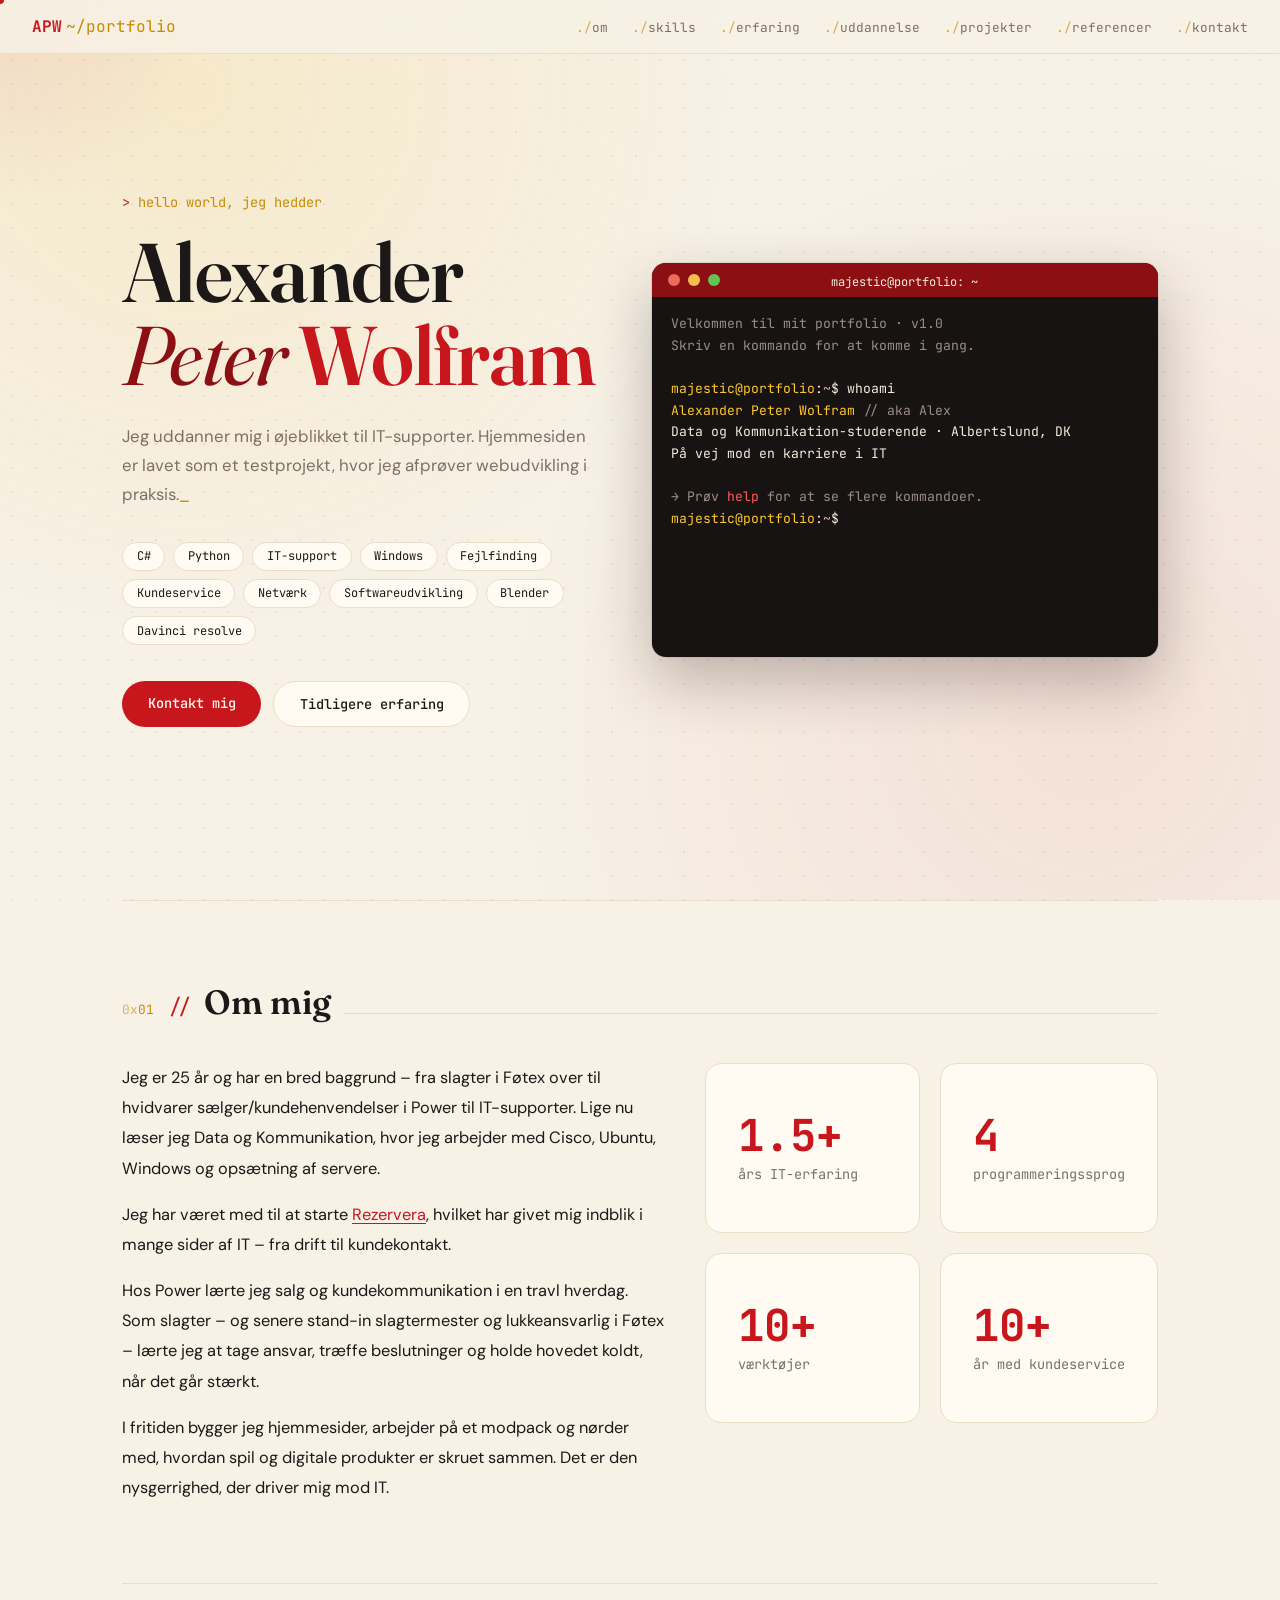
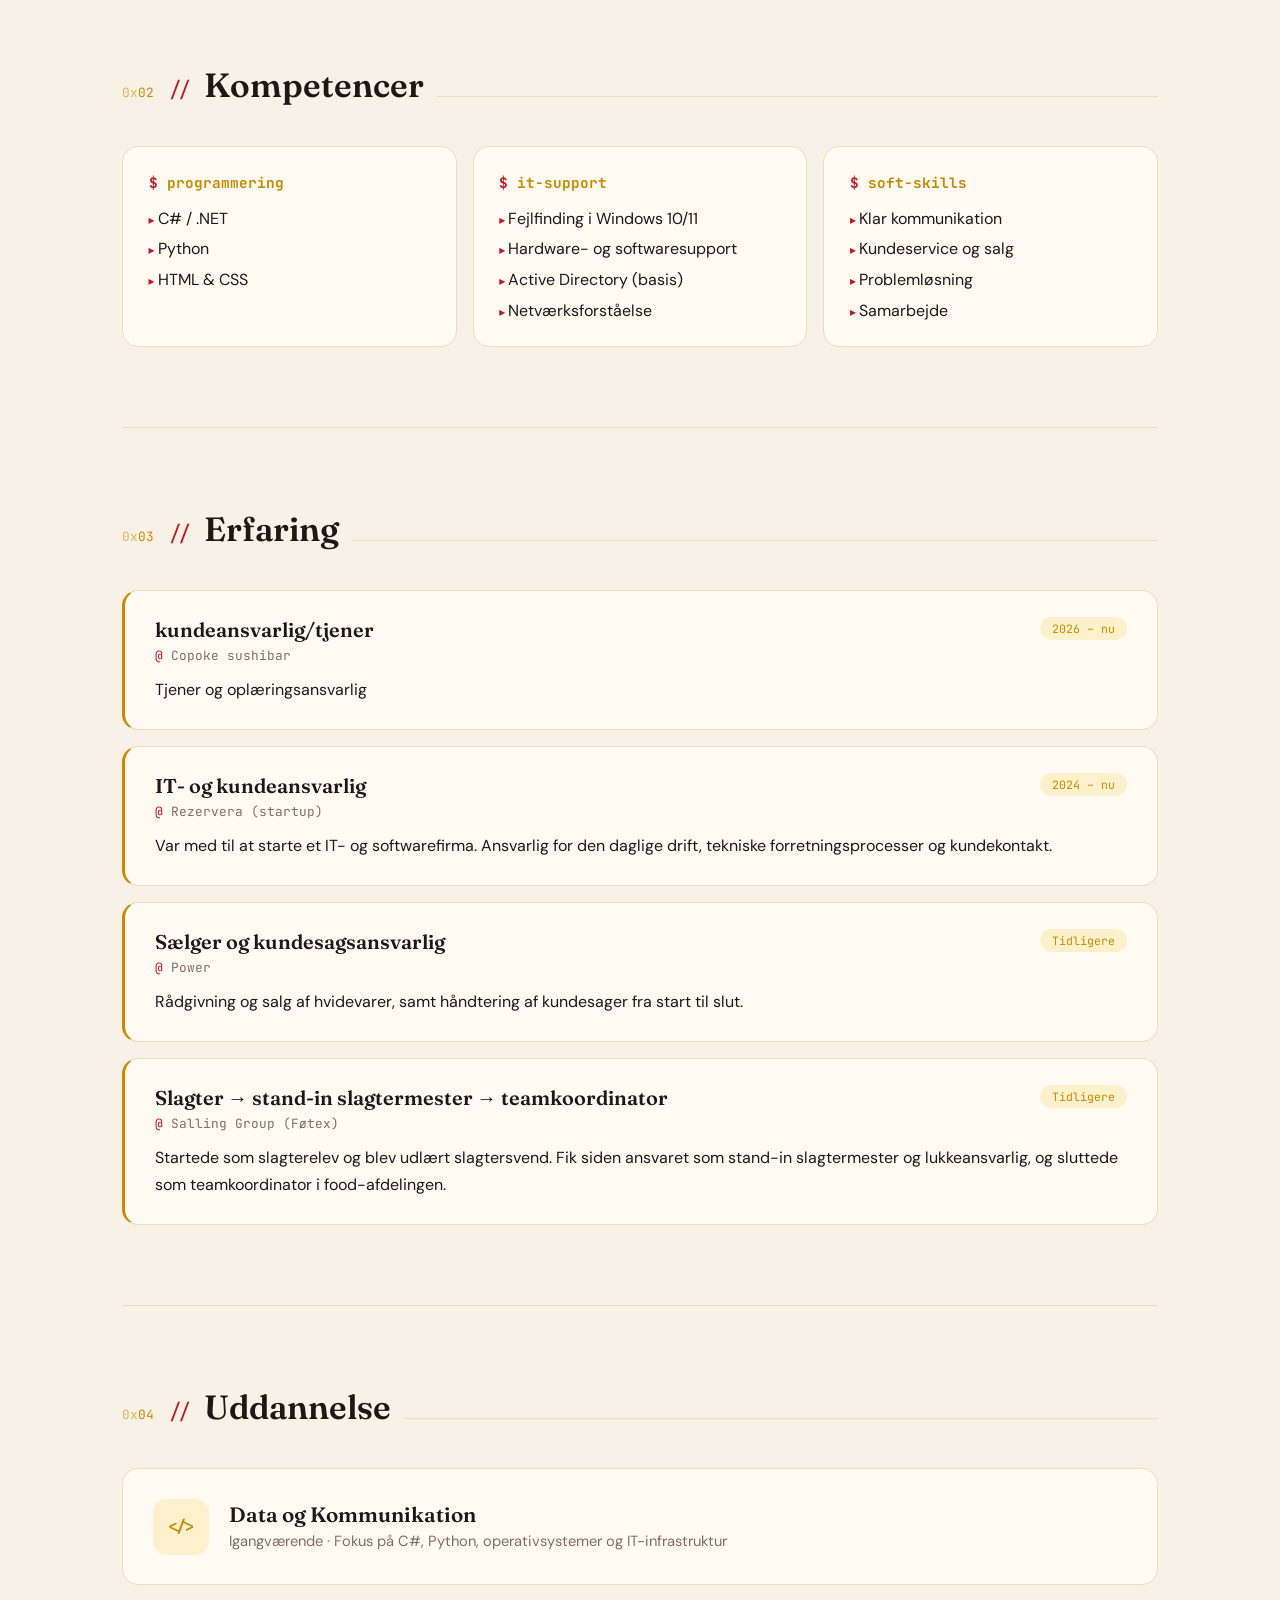
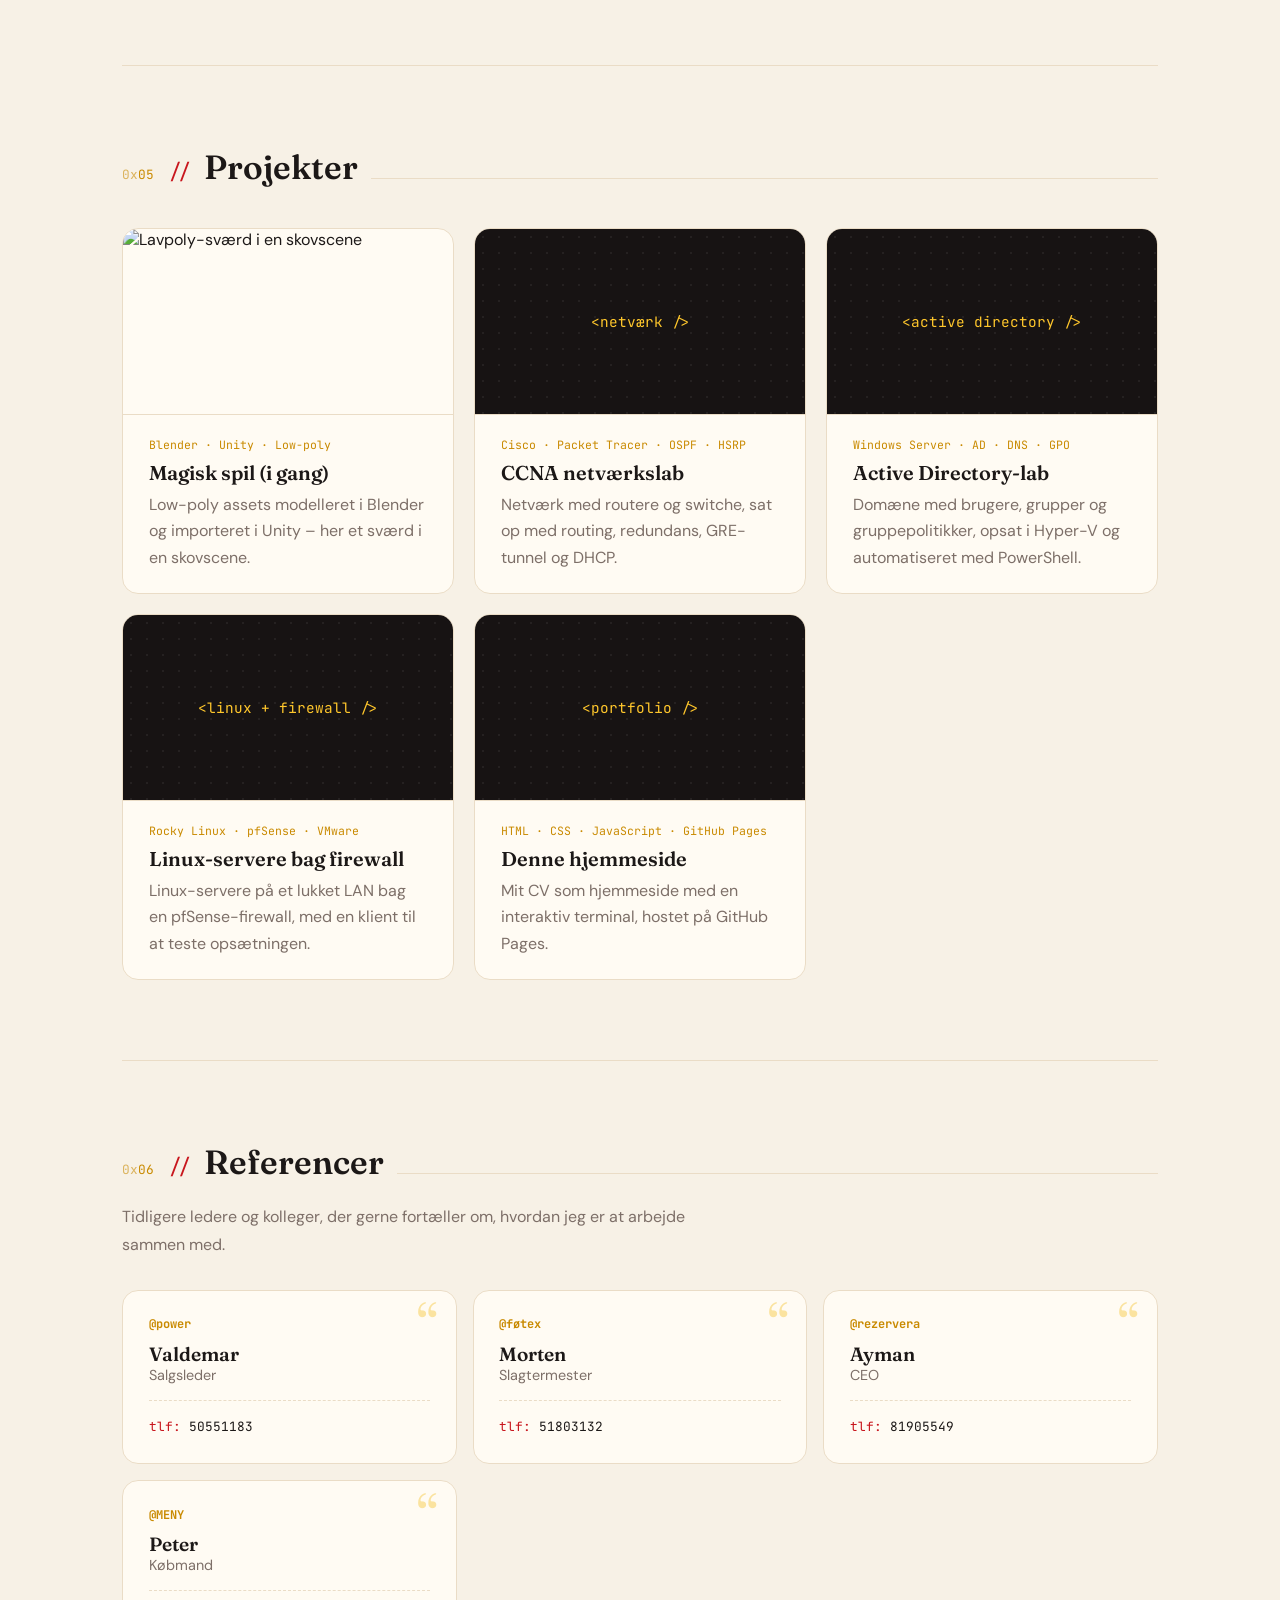
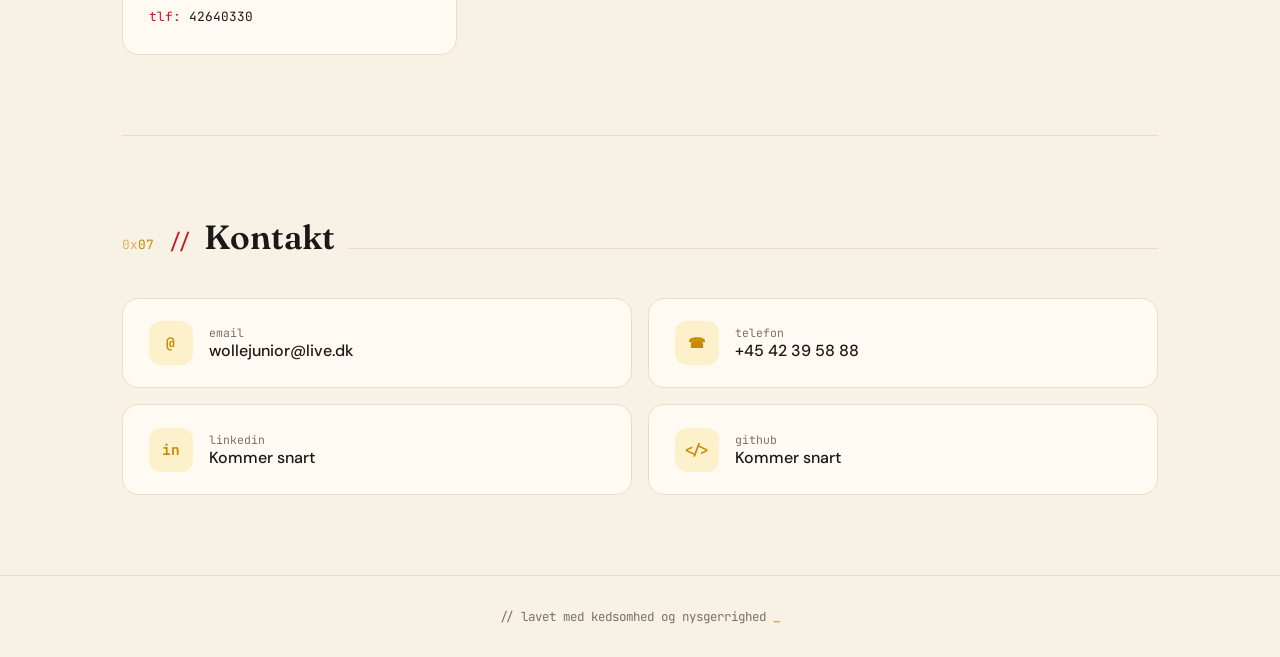
==== index.html @ 2e5055e1 "Update index.html" ====
<!DOCTYPE html>
<html lang="da">
<head>
  <meta charset="UTF-8" />
  <meta name="viewport" content="width=device-width, initial-scale=1.0"/>
  <title>Alexander Peter Wolfram — CV</title>
  <link href="https://fonts.googleapis.com/css2?family=Fraunces:ital,opsz,wght@0,9..144,400;0,9..144,600;0,9..144,700;1,9..144,400&family=DM+Sans:wght@400;500;600&family=JetBrains+Mono:wght@400;500;700&display=swap" rel="stylesheet"/>
  <link rel="stylesheet" href="style.css"/>
</head>
<body>

<div class="cursor-glow" id="glow"></div>
<div class="custom-cursor" id="cursor"></div>
<div class="cursor-ring" id="cursorRing"></div>

<nav>
  <div class="nav-logo">APW<span>~/portfolio</span></div>
  <ul class="nav-links">
    <li><a href="#om">om</a></li>
    <li><a href="#skills">skills</a></li>
    <li><a href="#erfaring">erfaring</a></li>
    <li><a href="#uddannelse">uddannelse</a></li>
    <li><a href="#projekter">projekter</a></li>
    <li><a href="#referencer">referencer</a></li>
    <li><a href="#kontakt">kontakt</a></li>
  </ul>
</nav>

<main>
  <div class="hero">
    <div>
      <p class="hero-pre">hello world, jeg hedder</p>
      <h1>Alexander<br><span class="line2">Peter</span> <span class="accent">Wolfram</span></h1>
      <p class="hero-desc">Jeg uddanner mig i øjeblikket til IT-supporter. Hjemmesiden er lavet som et testprojekt, hvor jeg afprøver webudvikling i praksis.<span class="blink">_</span></p>
      <div class="hero-tags">
        <span class="tag">C#</span> <span class="tag">Python</span> <span class="tag">IT-support</span> <span class="tag">Windows</span>
        <span class="tag">Fejlfinding</span> <span class="tag">Kundeservice</span> <span class="tag">Netværk</span>
        <span class="tag">Softwareudvikling</span> <span class="tag">Blender</span> <span class="tag">Davinci resolve</span>
      </div>
      <div class="hero-cta">
        <a href="#kontakt" class="btn btn-primary">Kontakt mig</a>
        <a href="#erfaring" class="btn btn-outline">Tidligere erfaring</a>
      </div>
    </div>

    <div class="terminal-wrap">
      <div class="terminal" id="terminal">
        <div class="term-bar">
          <span class="term-dot r"></span><span class="term-dot y"></span><span class="term-dot g"></span>
          <span class="term-title">majestic@portfolio: ~</span>
        </div>
        <div class="term-body" id="termBody">
          <div id="termOutput"></div>
          <div class="term-input-line" id="termInputLine" style="display:none">
            <span><span class="t-prompt">majestic@portfolio</span>:<span class="t-path">~</span>$</span>
            <input class="term-input" id="termInput" type="text" autocomplete="off" autocapitalize="off" spellcheck="false" aria-label="Terminal-kommando" />
          </div>
        </div>
      </div>
    </div>
  </div>

  <section id="om">
    <div class="section-header reveal"><span class="section-num">01</span><h2 class="section-title">Om mig</h2><div class="section-line"></div></div>
    <div class="about-grid">
      <div class="about-text reveal">
        <p>Jeg er 25 år og har en bred baggrund – fra slagter i Føtex over til hvidvarer sælger/kundehenvendelser i Power til IT-supporter. Lige nu læser jeg Data og Kommunikation, hvor jeg arbejder med Cisco, Ubuntu, Windows og opsætning af servere.</p>
        <p>Jeg har været med til at starte <a href="https://www.rezervera.com/" target="_blank">Rezervera</a>, hvilket har givet mig indblik i mange sider af IT – fra drift til kundekontakt.</p>
        <p>Hos Power lærte jeg salg og kundekommunikation i en travl hverdag. Som slagter – og senere stand-in slagtermester og lukkeansvarlig i Føtex – lærte jeg at tage ansvar, træffe beslutninger og holde hovedet koldt, når det går stærkt.</p>
        <p>I fritiden bygger jeg hjemmesider, arbejder på et modpack og nørder med, hvordan spil og digitale produkter er skruet sammen. Det er den nysgerrighed, der driver mig mod IT.</p>
      </div>
      <div class="about-stats reveal">
        <div class="stat-card"><div class="stat-num">1.5+</div><div class="stat-label">års IT-erfaring</div></div>
        <div class="stat-card"><div class="stat-num">4</div><div class="stat-label">programmeringssprog</div></div>
        <div class="stat-card"><div class="stat-num">10+</div><div class="stat-label">værktøjer</div></div>
        <div class="stat-card"><div class="stat-num">10+</div><div class="stat-label">år med kundeservice</div></div>
      </div>
    </div>
  </section>

  <section id="skills">
    <div class="section-header reveal"><span class="section-num">02</span><h2 class="section-title">Kompetencer</h2><div class="section-line"></div></div>
    <div class="skills-grid">
      <div class="skill-group reveal">
        <div class="skill-group-title">programmering</div>
        <ul class="skill-list"><li>C# / .NET</li><li>Python</li><li>HTML &amp; CSS</li></ul>
      </div>
      <div class="skill-group reveal">
        <div class="skill-group-title">it-support</div>
        <ul class="skill-list"><li>Fejlfinding i Windows 10/11</li><li>Hardware- og softwaresupport</li><li>Active Directory (basis)</li><li>Netværksforståelse</li></ul>
      </div>
      <div class="skill-group reveal">
        <div class="skill-group-title">soft-skills</div>
        <ul class="skill-list"><li>Klar kommunikation</li><li>Kundeservice og salg</li><li>Problemløsning</li><li>Samarbejde</li></ul>
      </div>
    </div>
  </section>

  <section id="erfaring">
    <div class="section-header reveal"><span class="section-num">03</span><h2 class="section-title">Erfaring</h2><div class="section-line"></div></div>
    <div class="exp-list">
        <div class="exp-card reveal">
        <div class="exp-top"><div class="exp-title">kundeansvarlig/tjener</div><div class="exp-date">2026 – nu</div></div>
        <div class="exp-company">Copoke sushibar</div>
        <div class="exp-desc">Tjener og oplæringsansvarlig</div>
      </div>
      <div class="exp-card reveal">
        <div class="exp-top"><div class="exp-title">IT- og kundeansvarlig</div><div class="exp-date">2024 – nu</div></div>
        <div class="exp-company">Rezervera (startup)</div>
        <div class="exp-desc">Var med til at starte et IT- og softwarefirma. Ansvarlig for den daglige drift, tekniske forretningsprocesser og kundekontakt.</div>
      </div>
      <div class="exp-card reveal">
        <div class="exp-top"><div class="exp-title">Sælger og kundesagsansvarlig</div><div class="exp-date">Tidligere</div></div>
        <div class="exp-company">Power</div>
        <div class="exp-desc">Rådgivning og salg af hvidevarer, samt håndtering af kundesager fra start til slut.</div>
      </div>
      <div class="exp-card reveal">
        <div class="exp-top"><div class="exp-title">Slagter → stand-in slagtermester → teamkoordinator</div><div class="exp-date">Tidligere</div></div>
        <div class="exp-company">Salling Group (Føtex)</div>
        <div class="exp-desc">Startede som slagterelev og blev udlært slagtersvend. Fik siden ansvaret som stand-in slagtermester og lukkeansvarlig, og sluttede som teamkoordinator i food-afdelingen.</div>
      </div>
    </div>
  </section>

  <section id="uddannelse">
    <div class="section-header reveal"><span class="section-num">04</span><h2 class="section-title">Uddannelse</h2><div class="section-line"></div></div>
    <div class="edu-card reveal">
      <div class="edu-icon">&lt;/&gt;</div>
      <div>
        <div class="edu-title">Data og Kommunikation</div>
        <div class="edu-sub">Igangværende · Fokus på C#, Python, operativsystemer og IT-infrastruktur</div>
      </div>
    </div>
  </section>

  <section id="projekter">
    <div class="section-header reveal"><span class="section-num">05</span><h2 class="section-title">Projekter</h2><div class="section-line"></div></div>
    <div class="proj-grid">
      <div class="proj-card reveal">
  <img src="images/svaerd.png" alt="Lavpoly-sværd i en skovscene" class="contain">
  <div class="proj-body">
    <div class="proj-tags">Blender · Unity · Low-poly</div>
    <div class="proj-title">Magisk spil (i gang)</div>
    <div class="proj-desc">Low-poly assets modelleret i Blender og importeret i Unity – her et sværd i en skovscene.</div>
  </div>
</div>
      <!-- Kopiér et proj-card for at tilføje flere projekter.
           Billede: erstat <div class="proj-thumb">...</div> med <img src="images/dit-billede.png" alt="Kort beskrivelse"> -->
      <div class="proj-card reveal">
        <div class="proj-thumb">&lt;netværk /&gt;</div>
        <div class="proj-body">
          <div class="proj-tags">Cisco · Packet Tracer · OSPF · HSRP</div>
          <div class="proj-title">CCNA netværkslab</div>
          <div class="proj-desc">Netværk med routere og switche, sat op med routing, redundans, GRE-tunnel og DHCP.</div>
        </div>
      </div>
      <div class="proj-card reveal">
        <div class="proj-thumb">&lt;active directory /&gt;</div>
        <div class="proj-body">
          <div class="proj-tags">Windows Server · AD · DNS · GPO</div>
          <div class="proj-title">Active Directory-lab</div>
          <div class="proj-desc">Domæne med brugere, grupper og gruppepolitikker, opsat i Hyper-V og automatiseret med PowerShell.</div>
        </div>
      </div>
      <div class="proj-card reveal">
        <div class="proj-thumb">&lt;linux + firewall /&gt;</div>
        <div class="proj-body">
          <div class="proj-tags">Rocky Linux · pfSense · VMware</div>
          <div class="proj-title">Linux-servere bag firewall</div>
          <div class="proj-desc">Linux-servere på et lukket LAN bag en pfSense-firewall, med en klient til at teste opsætningen.</div>
        </div>
      </div>
      <div class="proj-card reveal">
        <div class="proj-thumb">&lt;portfolio /&gt;</div>
        <div class="proj-body">
          <div class="proj-tags">HTML · CSS · JavaScript · GitHub Pages</div>
          <div class="proj-title">Denne hjemmeside</div>
          <div class="proj-desc">Mit CV som hjemmeside med en interaktiv terminal, hostet på GitHub Pages.</div>
        </div>
      </div>
    </div>
  </section>

  <section id="referencer">
    <div class="section-header reveal"><span class="section-num">06</span><h2 class="section-title">Referencer</h2><div class="section-line"></div></div>
    <p class="section-intro reveal">Tidligere ledere og kolleger, der gerne fortæller om, hvordan jeg er at arbejde sammen med.</p>
    <div class="ref-grid">
      <!-- Kopiér et ref-card for at tilføje flere referencer -->
      <div class="ref-card reveal">
        <div class="ref-company">@power</div>
        <div class="ref-name">Valdemar</div>
        <div class="ref-role">Salgsleder</div>
        <div class="ref-contact"><span class="k">tlf:</span> 50551183</div>
      </div>
      <div class="ref-card reveal">
        <div class="ref-company">@føtex</div>
        <div class="ref-name">Morten</div>
        <div class="ref-role">Slagtermester</div>
        <div class="ref-contact"><span class="k">tlf:</span> 51803132</div>
      </div>
      <div class="ref-card reveal">
        <div class="ref-company">@rezervera</div>
        <div class="ref-name">Ayman</div>
        <div class="ref-role">CEO</div>
        <div class="ref-contact"><span class="k">tlf:</span> 81905549</div>
      </div>
      <div class="ref-card reveal">
        <div class="ref-company">@MENY</div>
        <div class="ref-name">Peter</div>
        <div class="ref-role">Købmand</div>
        <div class="ref-contact"><span class="k">tlf:</span> 42640330</div>
      </div>
    </div>
  </section>

  <section id="kontakt">
    <div class="section-header reveal"><span class="section-num">07</span><h2 class="section-title">Kontakt</h2><div class="section-line"></div></div>
    <div class="contact-grid">
      <a href="mailto:wollejunior@live.dk" class="contact-card reveal">
        <div class="contact-icon">@</div>
        <div><div class="contact-label">email</div><div class="contact-value">wollejunior@live.dk</div></div>
      </a>
      <a href="tel:+4542395888" class="contact-card reveal">
        <div class="contact-icon">☎</div>
        <div><div class="contact-label">telefon</div><div class="contact-value">+45 42 39 58 88</div></div>
      </a>
      <a href="https://linkedin.com/in/dit-navn" target="_blank" class="contact-card reveal">
        <div class="contact-icon">in</div>
        <div><div class="contact-label">linkedin</div><div class="contact-value">Kommer snart</div></div>
      </a>
      <a href="https://github.com/dit-navn" target="_blank" class="contact-card reveal">
        <div class="contact-icon">&lt;/&gt;</div>
        <div><div class="contact-label">github</div><div class="contact-value">Kommer snart</div></div>
      </a>
    </div>
  </section>
</main>

<footer><p>// lavet med kedsomhed og nysgerrighed <span class="blink">_</span></p></footer>

<script src="script.js"></script>
</body>
</html>
---- style.css ----
/* ===== FARVER & FONTE ===== */
:root {
  --bg: #f7f1e6; --surface: #fffbf3; --border: #eadcc6;
  --accent: #c8161d; --accent-soft: rgba(200,22,29,0.08);
  --accent2: #8c0f14; --accent3: #f2b705;
  --it: #c98a00; --it-soft: rgba(242,183,5,0.16);
  --text: #1c1817; --muted: #7d6f68;

  --term-bg: #171313; --term-bar: #8c0f14; --term-text: #f5ecdd;
  --term-green: #ffc72c; --term-orange: #ff5b5b; --term-yellow: #ffe39a; --term-muted: #9b8d86;

  --serif: 'Fraunces', Georgia, serif;
  --sans: 'DM Sans', system-ui, sans-serif;
  --mono: 'JetBrains Mono', ui-monospace, monospace;
  --radius: 16px;
}

* { margin: 0; padding: 0; box-sizing: border-box; }
html { scroll-behavior: smooth; }
body { background: var(--bg); color: var(--text); font-family: var(--sans); min-height: 100vh; overflow-x: hidden; }

/* Prikmønster + bløde pletter i baggrunden */
body::before {
  content: ''; position: fixed; inset: 0; pointer-events: none; z-index: 0;
  background:
    radial-gradient(circle at 15% 10%, rgba(242,183,5,0.12), transparent 40%),
    radial-gradient(circle at 85% 80%, rgba(200,22,29,0.07), transparent 45%),
    radial-gradient(rgba(42,26,25,0.08) 1px, transparent 1px);
  background-size: auto, auto, 24px 24px;
}

/* ===== MUS: prik + ring der glider efter ===== */
.cursor-glow {
  position: fixed; width: 420px; height: 420px; border-radius: 50%; pointer-events: none; z-index: 1;
  background: radial-gradient(circle, rgba(200,22,29,0.09) 0%, transparent 70%);
  transform: translate(-50%, -50%); transition: left 0.15s, top 0.15s;
}
.custom-cursor, .cursor-ring { position: fixed; top: 0; left: 0; border-radius: 50%; pointer-events: none; z-index: 9999; }
.custom-cursor { width: 8px; height: 8px; margin: -4px 0 0 -4px; background: var(--accent); }
.cursor-ring {
  width: 36px; height: 36px; margin: -18px 0 0 -18px; border: 1.5px solid var(--it);
  transition: width 0.25s, height 0.25s, margin 0.25s, background 0.25s, border-color 0.25s, opacity 0.25s;
}
.cursor-ring.hover { width: 60px; height: 60px; margin: -30px 0 0 -30px; background: var(--it-soft); border-color: var(--accent); }
.cursor-ring.down { width: 24px; height: 24px; margin: -12px 0 0 -12px; }
.cursor-hidden .custom-cursor, .cursor-hidden .cursor-ring { opacity: 0; }
@media (hover: hover) and (pointer: fine) { * { cursor: none; } input { cursor: text; } }
@media (hover: none) { .custom-cursor, .cursor-ring, .cursor-glow { display: none; } }

/* ===== NAV ===== */
nav {
  position: fixed; top: 0; left: 0; right: 0; z-index: 50; padding: 1rem 2rem;
  display: flex; justify-content: space-between; align-items: center;
  background: rgba(247,241,230,0.85); backdrop-filter: blur(12px); border-bottom: 1px solid var(--border);
}
.nav-logo { font-family: var(--mono); font-weight: 700; color: var(--accent); }
.nav-logo span { color: var(--it); font-weight: 400; margin-left: 4px; }
.nav-links { display: flex; gap: 1.5rem; list-style: none; }
.nav-links a { font-family: var(--mono); font-size: 0.8rem; color: var(--muted); text-decoration: none; transition: color 0.2s; }
.nav-links a::before { content: './'; color: var(--it); opacity: 0.7; }
.nav-links a:hover { color: var(--accent); }

main { position: relative; z-index: 2; max-width: 1100px; margin: 0 auto; padding: 0 2rem; }

/* ===== HERO ===== */
.hero {
  min-height: 100vh; display: grid; grid-template-columns: 1fr 1.05fr; gap: 3rem;
  align-items: center; padding: 100px 0 5rem;
}
.hero-pre { font-family: var(--mono); font-size: 0.85rem; color: var(--it); margin-bottom: 1.25rem; }
.hero-pre::before { content: '> '; color: var(--accent); }
.hero h1 { font-family: var(--serif); font-size: clamp(3rem, 6.5vw, 5.5rem); font-weight: 600; line-height: 1; letter-spacing: -0.02em; margin-bottom: 1.5rem; }
.hero h1 .line2 { font-style: italic; font-weight: 400; color: var(--accent2); }
.hero h1 .accent { color: var(--accent); }
.hero-desc { max-width: 480px; font-size: 1.05rem; line-height: 1.75; color: var(--muted); margin-bottom: 2rem; }
.hero-tags { display: flex; flex-wrap: wrap; gap: 0.5rem; margin-bottom: 2.25rem; }
.hero-cta { display: flex; flex-wrap: wrap; gap: 0.75rem; }

/* Fade-in på hero-elementerne, én efter én */
.hero-pre, .hero h1, .hero-desc, .hero-tags, .hero-cta, .terminal-wrap { opacity: 0; animation: fadeUp 0.7s ease forwards; }
.hero h1 { animation-delay: 0.15s; } .hero-desc { animation-delay: 0.3s; }
.hero-tags { animation-delay: 0.45s; } .hero-cta { animation-delay: 0.6s; } .terminal-wrap { animation-delay: 0.4s; }

.tag {
  font-family: var(--mono); font-size: 0.75rem; padding: 0.35rem 0.85rem; border-radius: 999px;
  border: 1px solid var(--border); background: var(--surface); transition: all 0.2s;
}
.tag:hover { border-color: var(--it); color: var(--it); background: var(--it-soft); }

.btn { padding: 0.8rem 1.6rem; font-family: var(--mono); font-size: 0.85rem; font-weight: 500; text-decoration: none; border-radius: 999px; transition: all 0.2s; }
.btn-primary { background: var(--accent); color: #fffbf3; }
.btn-primary:hover { background: #a00f15; transform: translateY(-2px); box-shadow: 0 8px 20px rgba(200,22,29,0.3); }
.btn-outline { border: 1px solid var(--border); color: var(--text); background: var(--surface); }
.btn-outline:hover { border-color: var(--it); color: var(--it); }

/* ===== TERMINAL ===== */
.terminal {
  background: var(--term-bg); border-radius: 14px; overflow: hidden; font-family: var(--mono); font-size: 0.82rem;
  box-shadow: 0 24px 60px rgba(42,26,25,0.28), 0 0 0 1px rgba(42,26,25,0.08);
}
.term-bar { background: var(--term-bar); padding: 0.7rem 1rem; display: flex; gap: 0.5rem; position: relative; }
.term-dot { width: 12px; height: 12px; border-radius: 50%; }
.term-dot.r { background: #ec6a5e; } .term-dot.y { background: #f4bf4f; } .term-dot.g { background: #61c554; }
.term-title { position: absolute; left: 50%; transform: translateX(-50%); color: #f5ecdd; font-size: 0.75rem; }
.term-body {
  height: 360px; overflow-y: auto; padding: 1rem 1.2rem 1.2rem; color: var(--term-text); line-height: 1.65;
  scrollbar-width: thin; scrollbar-color: #3d2828 transparent;
}
.term-line { white-space: pre-wrap; word-break: break-word; }
.t-prompt, .t-green { color: var(--term-green); }
.t-path { color: #ff9d9d; }
.t-key { color: var(--term-orange); }
.t-val, .term-body a { color: var(--term-yellow); }
.t-muted { color: var(--term-muted); }
.t-err { color: #ff7b72; }
.term-input-line { display: flex; align-items: center; gap: 0.5ch; }
.term-input {
  flex: 1; min-width: 0; background: transparent; border: none; outline: none;
  color: var(--term-text); font: inherit; caret-color: var(--term-green);
}

/* ===== SEKTIONER ===== */
section { padding: 5rem 0; border-top: 1px solid var(--border); }
.section-header { display: flex; align-items: baseline; gap: 0.85rem; margin-bottom: 2.5rem; }
.section-num { font-family: var(--mono); font-size: 0.8rem; color: var(--it); }
.section-num::before { content: '0x'; opacity: 0.6; }
.section-title { font-family: var(--serif); font-size: 2.1rem; font-weight: 600; }
.section-title::before { content: '// '; font-family: var(--mono); font-size: 1.3rem; font-weight: 400; color: var(--accent); }
.section-line { flex: 1; height: 1px; background: var(--border); }
.section-intro { color: var(--muted); line-height: 1.7; max-width: 600px; margin: -1.25rem 0 2rem; }

/* Fælles stil for alle kort */
.stat-card, .skill-group, .exp-card, .edu-card, .ref-card, .contact-card, .proj-card {
  background: var(--surface); border: 1px solid var(--border); border-radius: var(--radius); transition: all 0.2s;
}
.stat-card:hover, .skill-group:hover, .ref-card:hover { transform: translateY(-3px); }

.about-grid { display: grid; grid-template-columns: 1.2fr 1fr; gap: 2.5rem; }
.about-text { font-size: 1.02rem; line-height: 1.85; }
.about-text p + p { margin-top: 1rem; }
.about-text a { color: var(--accent); text-underline-offset: 3px; }
.about-stats { display: grid; grid-template-columns: 1fr 1fr; gap: 1.25rem; align-content: start; }
.stat-card { padding: 2.5rem 2rem; min-height: 170px; display: flex; flex-direction: column; justify-content: center; }
.stat-card:hover { border-color: var(--it); }
.stat-num { font-family: var(--mono); font-size: 2.75rem; font-weight: 700; color: var(--accent); line-height: 1; margin-bottom: 0.5rem; }
.stat-label { font-family: var(--mono); font-size: 0.85rem; color: var(--muted); }

.skills-grid { display: grid; grid-template-columns: repeat(3, 1fr); gap: 1rem; }
.skill-group { padding: 1.6rem; }
.skill-group:hover { border-color: var(--it); box-shadow: 0 10px 28px rgba(242,183,5,0.18); }
.skill-group-title { font-family: var(--mono); font-size: 0.9rem; font-weight: 700; color: var(--it); margin-bottom: 1rem; }
.skill-group-title::before { content: '$ '; color: var(--accent); }
.skill-list { list-style: none; display: flex; flex-direction: column; gap: 0.6rem; }
.skill-list li::before { content: '▸ '; color: var(--accent); font-size: 0.75rem; }

.exp-list { display: flex; flex-direction: column; gap: 1rem; }
.exp-card { border-left: 3px solid var(--it); padding: 1.6rem 1.85rem; }
.exp-card:hover { border-color: var(--accent); transform: translateX(4px); }
.exp-top { display: flex; justify-content: space-between; align-items: flex-start; gap: 1rem; margin-bottom: 0.35rem; }
.exp-title { font-family: var(--serif); font-size: 1.25rem; font-weight: 600; }
.exp-date { font-family: var(--mono); font-size: 0.72rem; color: var(--it); background: var(--it-soft); padding: 0.25rem 0.75rem; border-radius: 999px; white-space: nowrap; }
.exp-company { font-family: var(--mono); font-size: 0.8rem; color: var(--muted); margin-bottom: 0.75rem; }
.exp-company::before { content: '@ '; color: var(--accent); }
.exp-desc { line-height: 1.7; }

.edu-card { padding: 1.85rem; display: flex; gap: 1.25rem; align-items: center; }
.edu-card:hover, .ref-card:hover { border-color: var(--accent3); }
.edu-icon, .contact-icon {
  font-family: var(--mono); font-weight: 700; color: var(--it); background: var(--it-soft);
  display: grid; place-items: center; flex-shrink: 0; width: 56px; height: 56px; border-radius: 14px;
}
.edu-title { font-family: var(--serif); font-size: 1.3rem; font-weight: 600; margin-bottom: 0.25rem; }
.edu-sub { font-size: 0.92rem; color: var(--muted); }

.ref-grid { display: grid; grid-template-columns: repeat(auto-fit, minmax(260px, 1fr)); gap: 1rem; }
.ref-card { padding: 1.6rem; position: relative; }
.ref-card::before {
  content: '“'; position: absolute; top: 0.4rem; right: 1.1rem; line-height: 1;
  font-family: var(--serif); font-size: 3.5rem; color: var(--accent3); opacity: 0.35;
}
.ref-company { font-family: var(--mono); font-size: 0.75rem; font-weight: 700; color: var(--it); margin-bottom: 0.6rem; }
.ref-name { font-family: var(--serif); font-size: 1.2rem; font-weight: 600; }
.ref-role { font-size: 0.9rem; color: var(--muted); margin-bottom: 1rem; }
.ref-contact { font-family: var(--mono); font-size: 0.8rem; line-height: 1.8; border-top: 1px dashed var(--border); padding-top: 0.85rem; }
.ref-contact .k { color: var(--accent); }
.ref-note { margin-top: 1.25rem; font-size: 0.9rem; color: var(--muted); font-style: italic; }

.contact-grid { display: grid; grid-template-columns: 1fr 1fr; gap: 1rem; }
.contact-card { padding: 1.4rem 1.6rem; display: flex; align-items: center; gap: 1rem; text-decoration: none; color: var(--text); }
.contact-card:hover { border-color: var(--it); transform: translateY(-2px); }
.contact-icon { width: 44px; height: 44px; border-radius: 12px; font-size: 0.9rem; }
.contact-label { font-family: var(--mono); font-size: 0.72rem; color: var(--muted); }
.contact-value { font-weight: 500; }

footer { position: relative; z-index: 2; border-top: 1px solid var(--border); padding: 2rem; text-align: center; font-family: var(--mono); font-size: 0.78rem; color: var(--muted); }

/* ===== PROJEKTER ===== */
.proj-grid { display: grid; grid-template-columns: repeat(auto-fit, minmax(280px, 1fr)); gap: 1.25rem; }
.proj-card { overflow: hidden; }
.proj-card:hover { border-color: var(--accent); transform: translateY(-4px); box-shadow: 0 14px 32px rgba(200,22,29,0.12); }
/* Billede eller pladsholder: samme størrelse uanset format */
.proj-card img, .proj-thumb { width: 100%; aspect-ratio: 16 / 9; object-fit: cover; display: block; border-bottom: 1px solid var(--border); }
.proj-thumb {
  display: grid; place-items: center; font-family: var(--mono); font-size: 0.9rem; color: var(--term-green);
  background: var(--term-bg) radial-gradient(rgba(255,255,255,0.06) 1px, transparent 1px) 0 0 / 16px 16px;
}
.proj-body { padding: 1.4rem 1.6rem; }
.proj-tags { font-family: var(--mono); font-size: 0.72rem; color: var(--it); margin-bottom: 0.5rem; }
.proj-title { font-family: var(--serif); font-size: 1.25rem; font-weight: 600; margin-bottom: 0.4rem; }
.proj-desc { color: var(--muted); line-height: 1.65; }

/* ===== ANIMATIONER ===== */
.blink { color: var(--it); animation: blink 1.2s step-end infinite; }
@keyframes blink { 50% { opacity: 0; } }
@keyframes fadeUp { from { opacity: 0; transform: translateY(20px); } to { opacity: 1; transform: none; } }
.reveal { opacity: 0; transform: translateY(24px); transition: opacity 0.7s ease, transform 0.7s ease; }
.reveal.visible { opacity: 1; transform: none; }

/* ===== MOBIL ===== */
@media (max-width: 900px) { .hero { grid-template-columns: 1fr; gap: 2.5rem; } }
@media (max-width: 768px) {
  main { padding: 0 1rem; } nav { padding: 1rem; } .nav-links { display: none; }
  .about-grid, .skills-grid, .contact-grid { grid-template-columns: 1fr; }
  .hero h1 { font-size: clamp(2.5rem, 12vw, 4rem); }
  .term-body { height: 300px; }
  .exp-top { flex-direction: column; gap: 0.5rem; }
}
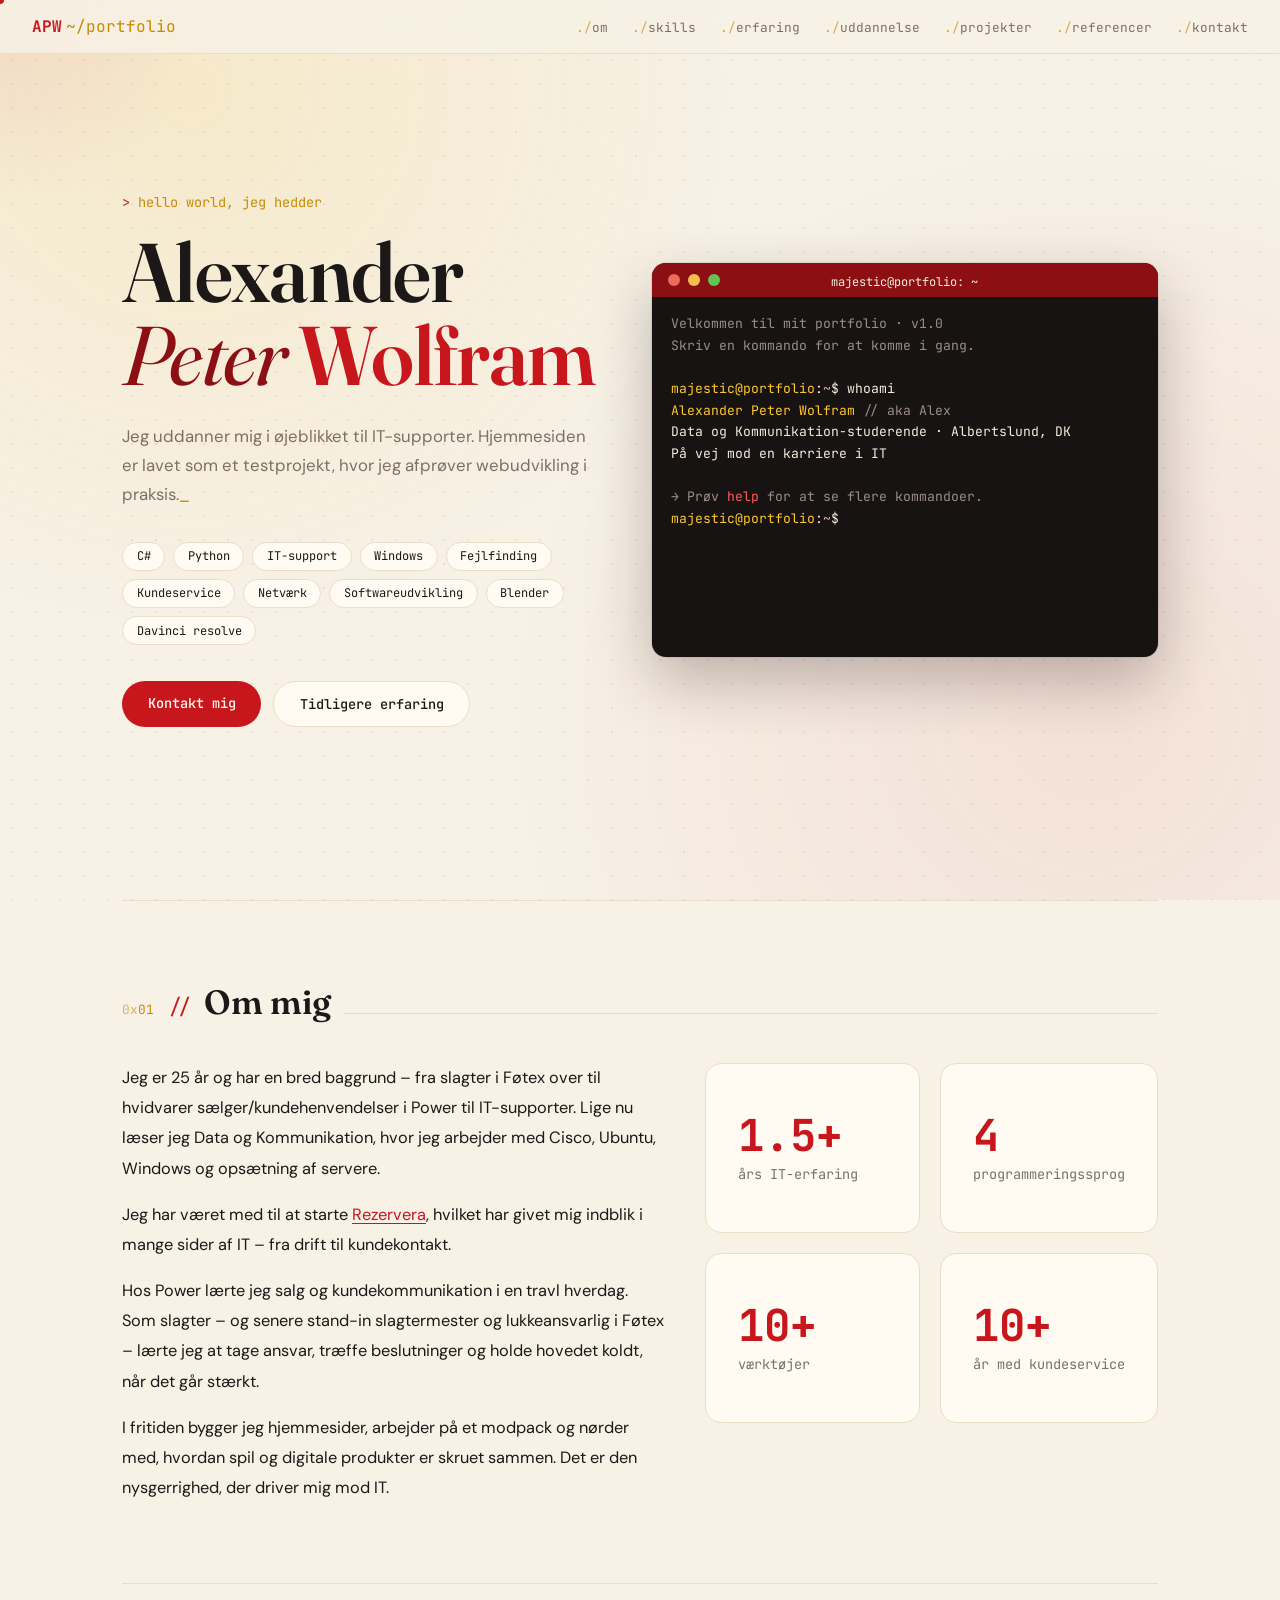
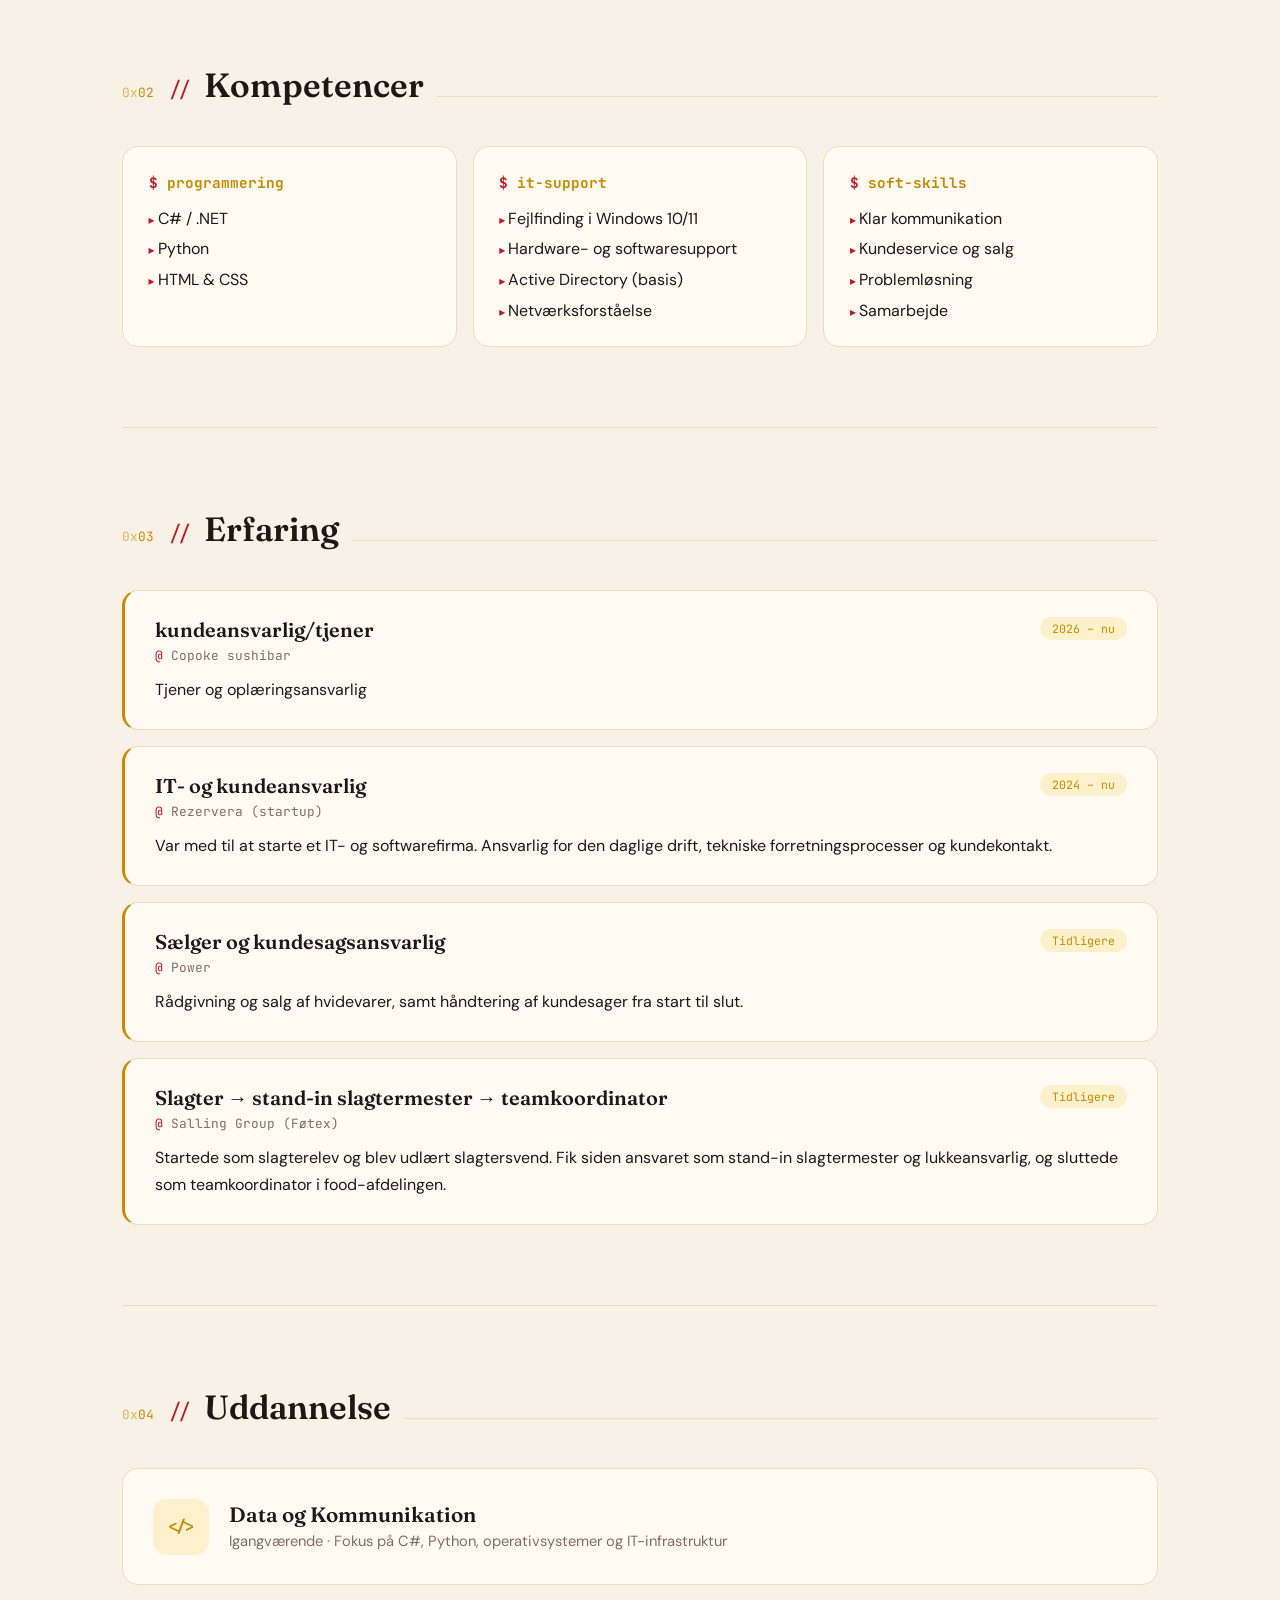
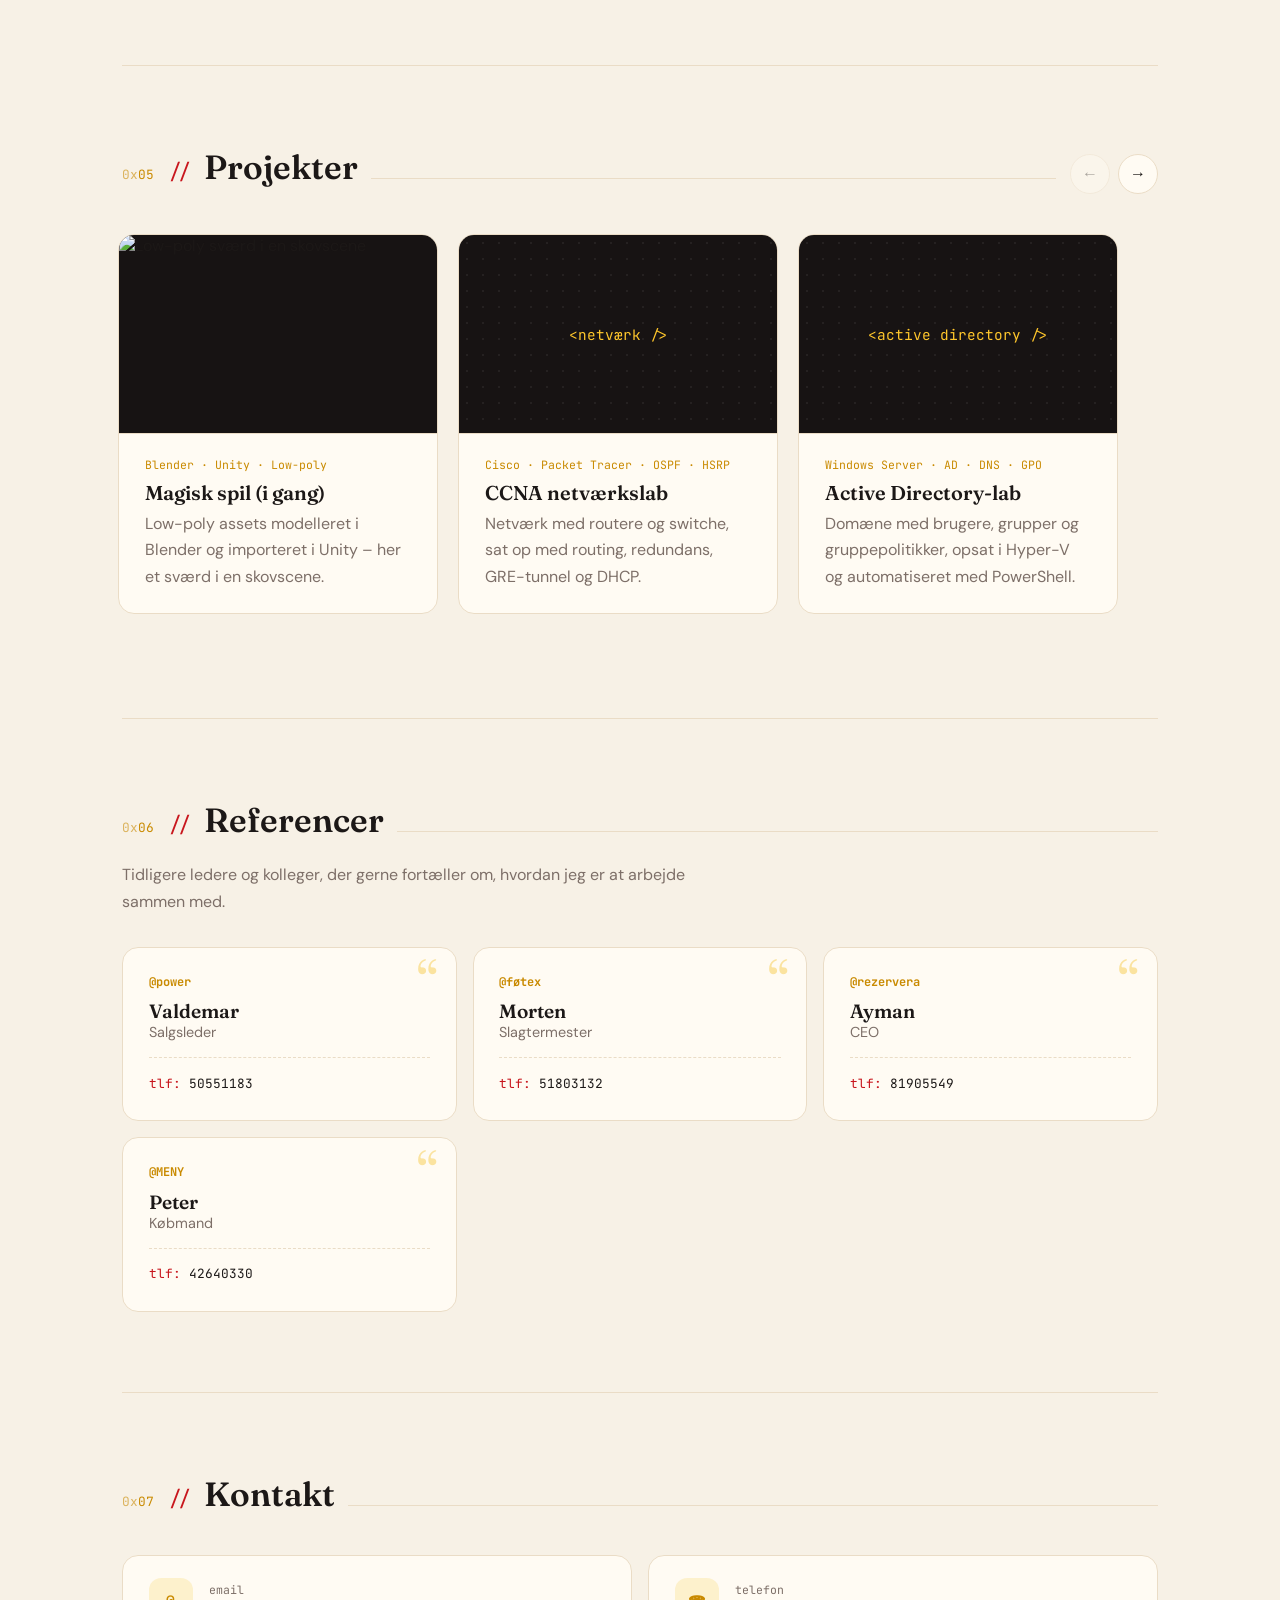
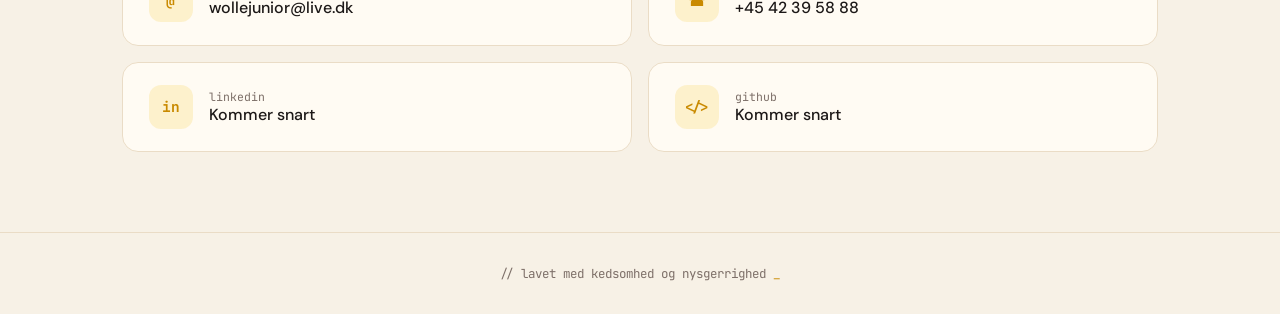
==== commit dd8c523e: "Add files via upload" ====
--- a/index.html
+++ b/index.html
@@ -134,18 +134,23 @@
   </section>
 
   <section id="projekter">
-    <div class="section-header reveal"><span class="section-num">05</span><h2 class="section-title">Projekter</h2><div class="section-line"></div></div>
-    <div class="proj-grid">
-      <div class="proj-card reveal">
-  <img src="images/svaerd.png" alt="Lavpoly-sværd i en skovscene" class="contain">
-  <div class="proj-body">
-    <div class="proj-tags">Blender · Unity · Low-poly</div>
-    <div class="proj-title">Magisk spil (i gang)</div>
-    <div class="proj-desc">Low-poly assets modelleret i Blender og importeret i Unity – her et sværd i en skovscene.</div>
-  </div>
-</div>
-      <!-- Kopiér et proj-card for at tilføje flere projekter.
+    <div class="section-header reveal"><span class="section-num">05</span><h2 class="section-title">Projekter</h2><div class="section-line"></div>
+      <div class="proj-controls">
+        <button class="proj-btn" id="projPrev" aria-label="Forrige projekt">←</button>
+        <button class="proj-btn" id="projNext" aria-label="Næste projekt">→</button>
+      </div>
+    </div>
+    <div class="proj-track" id="projTrack">
+      <!-- Kopiér et proj-card for at tilføje flere projekter. Rækkefølgen her = rækkefølgen i galleriet.
            Billede: erstat <div class="proj-thumb">...</div> med <img src="images/dit-billede.png" alt="Kort beskrivelse"> -->
+      <div class="proj-card reveal">
+        <img src="images/svaerd.png" alt="Low-poly sværd i en skovscene" class="contain">
+        <div class="proj-body">
+          <div class="proj-tags">Blender · Unity · Low-poly</div>
+          <div class="proj-title">Magisk spil (i gang)</div>
+          <div class="proj-desc">Low-poly assets modelleret i Blender og importeret i Unity – her et sværd i en skovscene.</div>
+        </div>
+      </div>
       <div class="proj-card reveal">
         <div class="proj-thumb">&lt;netværk /&gt;</div>
         <div class="proj-body">
--- a/style.css
+++ b/style.css
@@ -194,12 +194,28 @@
 
 footer { position: relative; z-index: 2; border-top: 1px solid var(--border); padding: 2rem; text-align: center; font-family: var(--mono); font-size: 0.78rem; color: var(--muted); }
 
-/* ===== PROJEKTER ===== */
-.proj-grid { display: grid; grid-template-columns: repeat(auto-fit, minmax(280px, 1fr)); gap: 1.25rem; }
-.proj-card { overflow: hidden; }
+/* ===== PROJEKTER (galleri man bladrer i) ===== */
+.proj-controls { display: flex; gap: 0.5rem; }
+.proj-btn {
+  width: 40px; height: 40px; border-radius: 50%; border: 1px solid var(--border); background: var(--surface);
+  font-size: 1rem; color: var(--text); transition: all 0.2s;
+}
+.proj-btn:hover:not(:disabled) { border-color: var(--accent); color: #fffbf3; background: var(--accent); }
+.proj-btn:disabled { opacity: 0.35; }
+
+.proj-track {
+  display: flex; gap: 1.25rem; overflow-x: auto; scroll-snap-type: x mandatory; scroll-behavior: smooth;
+  padding: 0.5rem 0.25rem 1.5rem; margin: -0.5rem -0.25rem 0; /* plads til hover-løft og skygge */
+  scrollbar-width: thin; scrollbar-color: var(--border) transparent;
+}
+.proj-track.dragging { scroll-snap-type: none; scroll-behavior: auto; user-select: none; }
+.proj-track.dragging img { pointer-events: none; }
+
+.proj-card { flex: 0 0 320px; scroll-snap-align: start; overflow: hidden; }
 .proj-card:hover { border-color: var(--accent); transform: translateY(-4px); box-shadow: 0 14px 32px rgba(200,22,29,0.12); }
 /* Billede eller pladsholder: samme størrelse uanset format */
-.proj-card img, .proj-thumb { width: 100%; aspect-ratio: 16 / 9; object-fit: cover; display: block; border-bottom: 1px solid var(--border); }
+.proj-card img, .proj-thumb { width: 100%; aspect-ratio: 16 / 10; object-fit: cover; display: block; border-bottom: 1px solid var(--border); }
+.proj-card img.contain { object-fit: contain; background: var(--term-bg); } /* til høje billeder */
 .proj-thumb {
   display: grid; place-items: center; font-family: var(--mono); font-size: 0.9rem; color: var(--term-green);
   background: var(--term-bg) radial-gradient(rgba(255,255,255,0.06) 1px, transparent 1px) 0 0 / 16px 16px;
@@ -208,6 +224,7 @@
 .proj-tags { font-family: var(--mono); font-size: 0.72rem; color: var(--it); margin-bottom: 0.5rem; }
 .proj-title { font-family: var(--serif); font-size: 1.25rem; font-weight: 600; margin-bottom: 0.4rem; }
 .proj-desc { color: var(--muted); line-height: 1.65; }
+@media (max-width: 768px) { .proj-card { flex-basis: 85%; } }
 
 /* ===== ANIMATIONER ===== */
 .blink { color: var(--it); animation: blink 1.2s step-end infinite; }
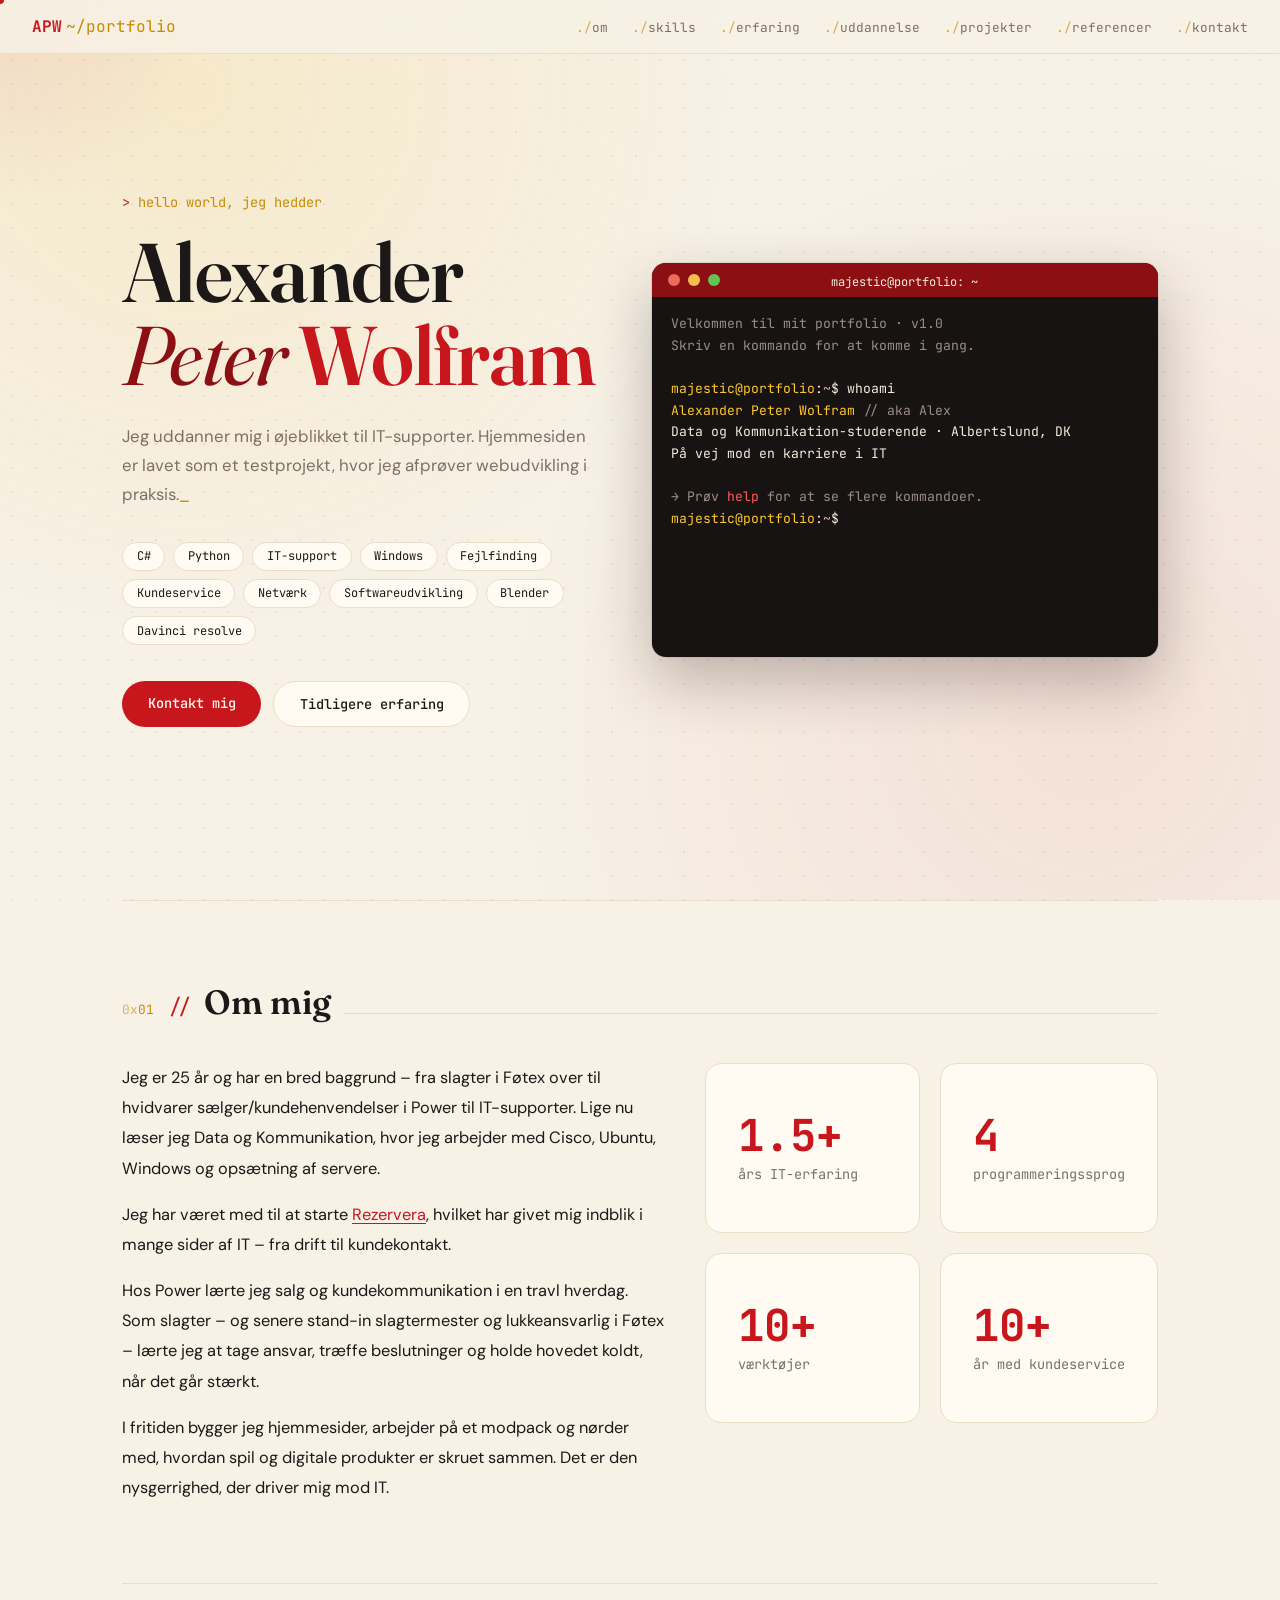
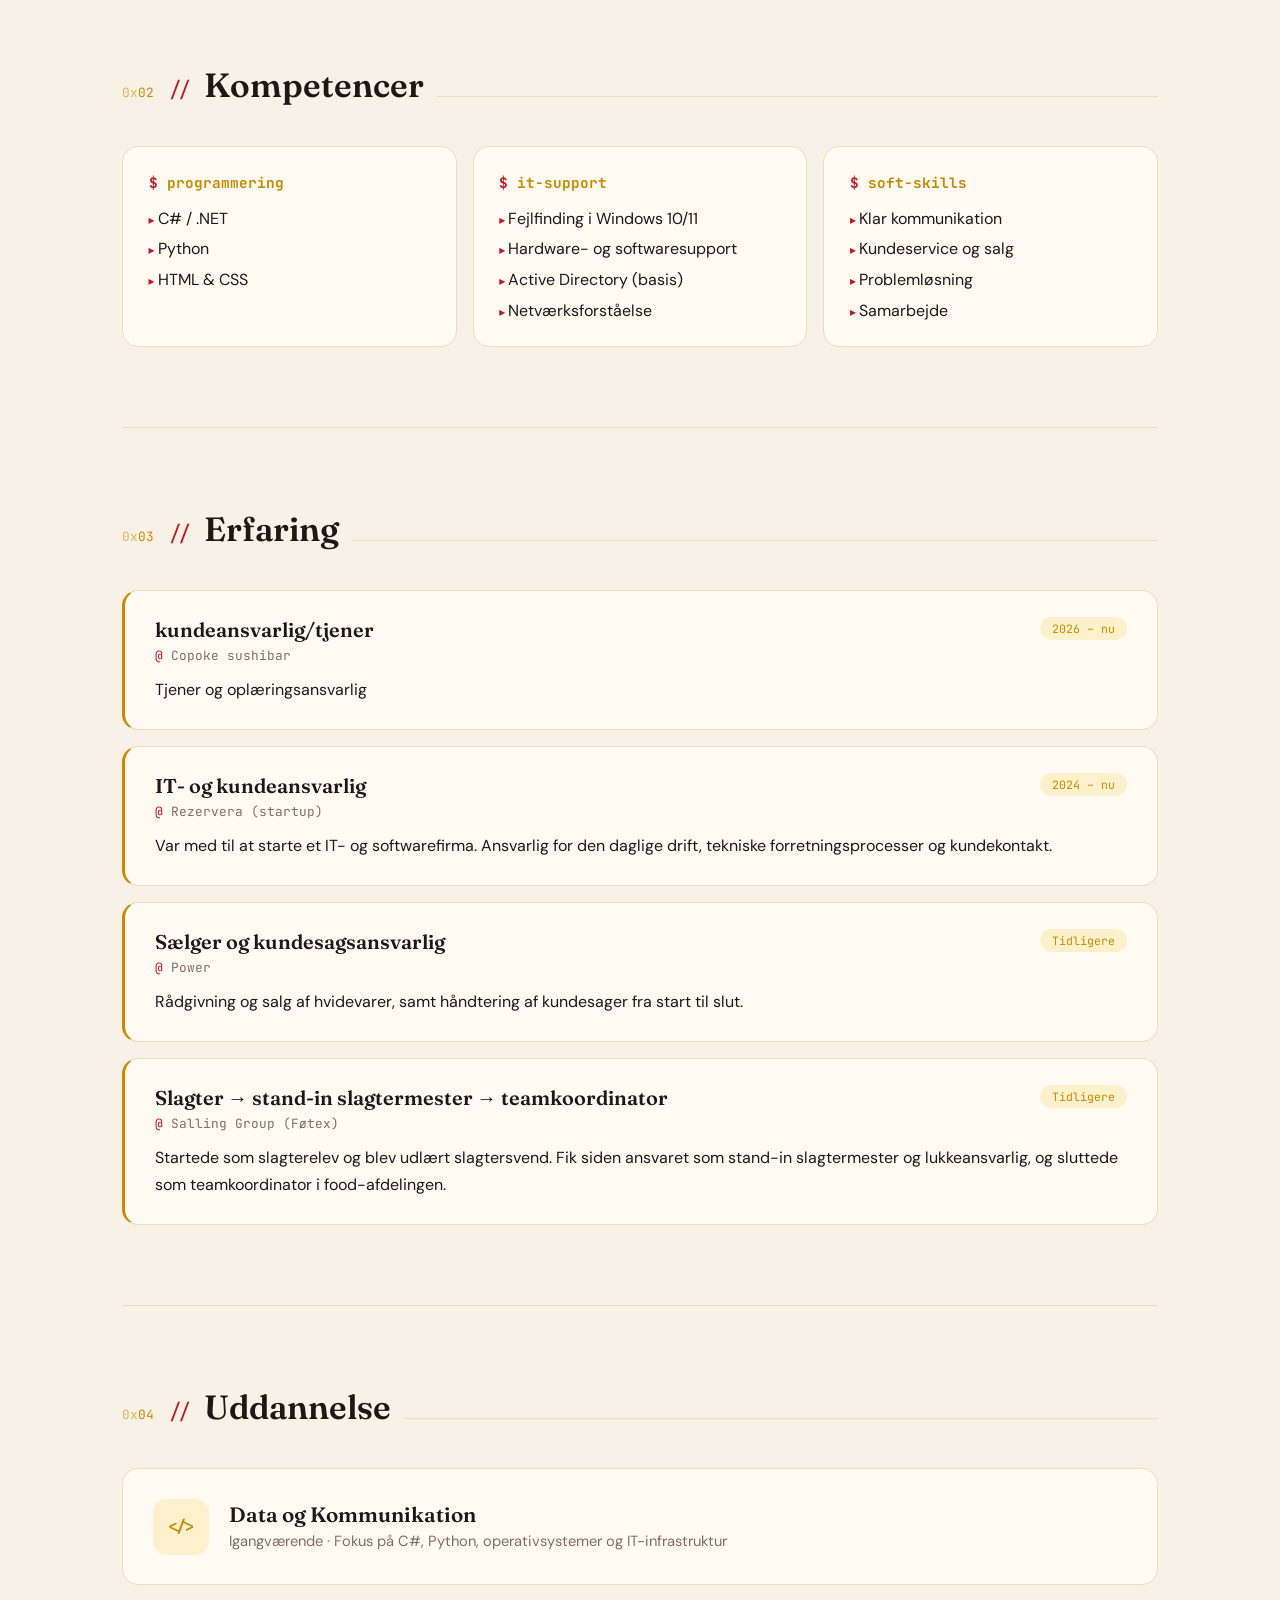
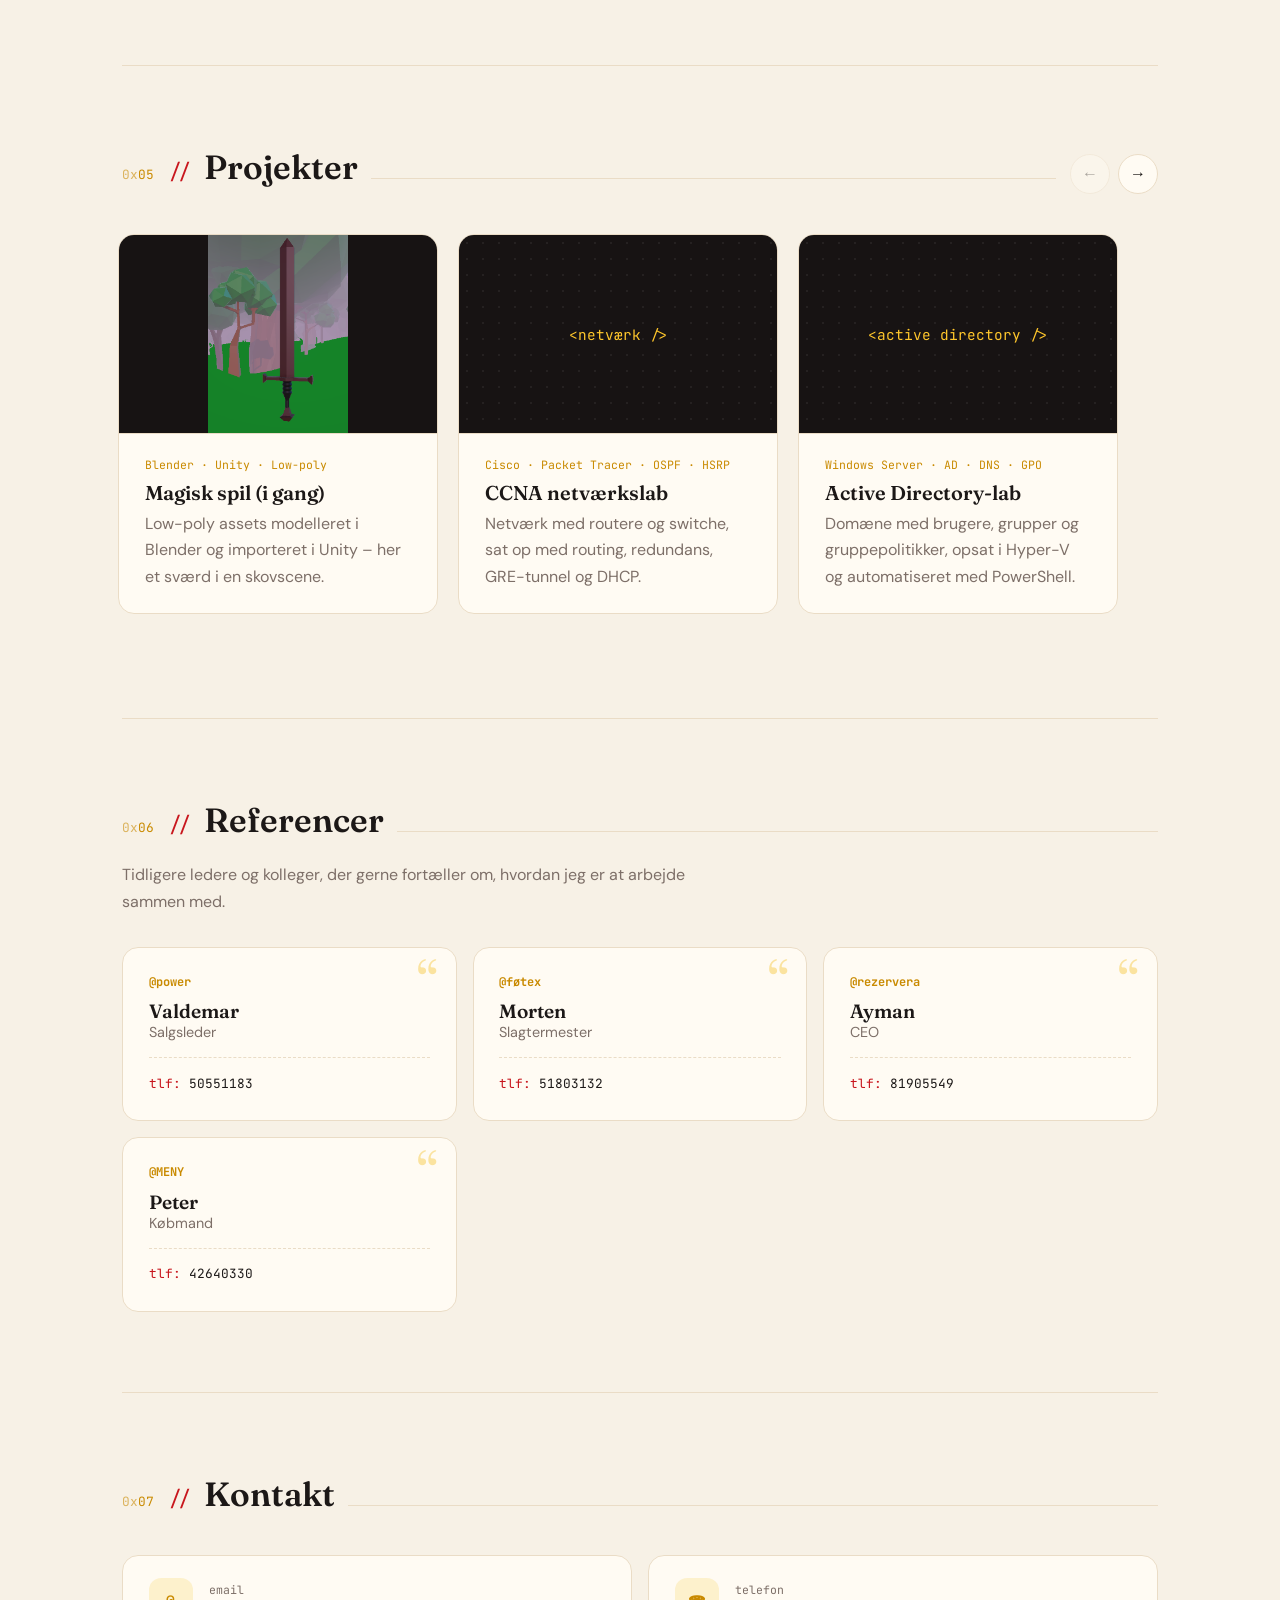
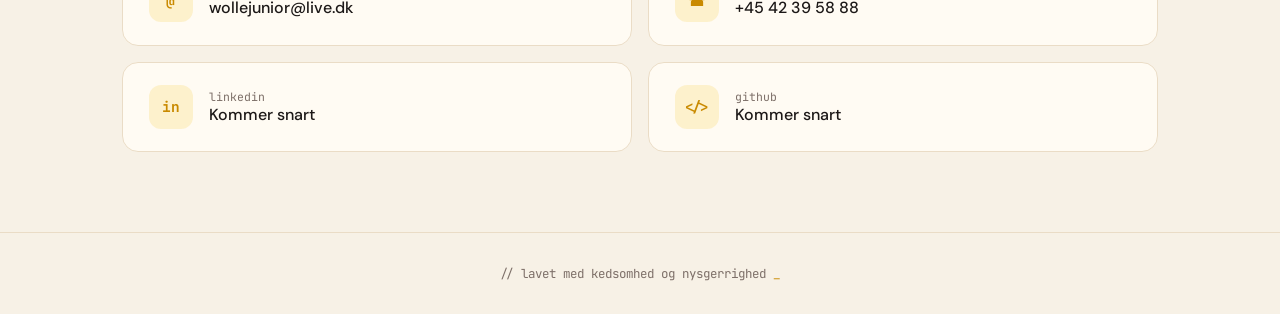
==== commit 45210460: "Update index.html" ====
--- a/index.html
+++ b/index.html
@@ -5,7 +5,7 @@
   <meta name="viewport" content="width=device-width, initial-scale=1.0"/>
   <title>Alexander Peter Wolfram — CV</title>
   <link href="https://fonts.googleapis.com/css2?family=Fraunces:ital,opsz,wght@0,9..144,400;0,9..144,600;0,9..144,700;1,9..144,400&family=DM+Sans:wght@400;500;600&family=JetBrains+Mono:wght@400;500;700&display=swap" rel="stylesheet"/>
-  <link rel="stylesheet" href="style.css"/>
+  <link rel="stylesheet" href="style.css?v=2"/>
 </head>
 <body>
 
@@ -243,6 +243,6 @@
 
 <footer><p>// lavet med kedsomhed og nysgerrighed <span class="blink">_</span></p></footer>
 
-<script src="script.js"></script>
+<script src="script.js?v=2"></script>
 </body>
 </html>
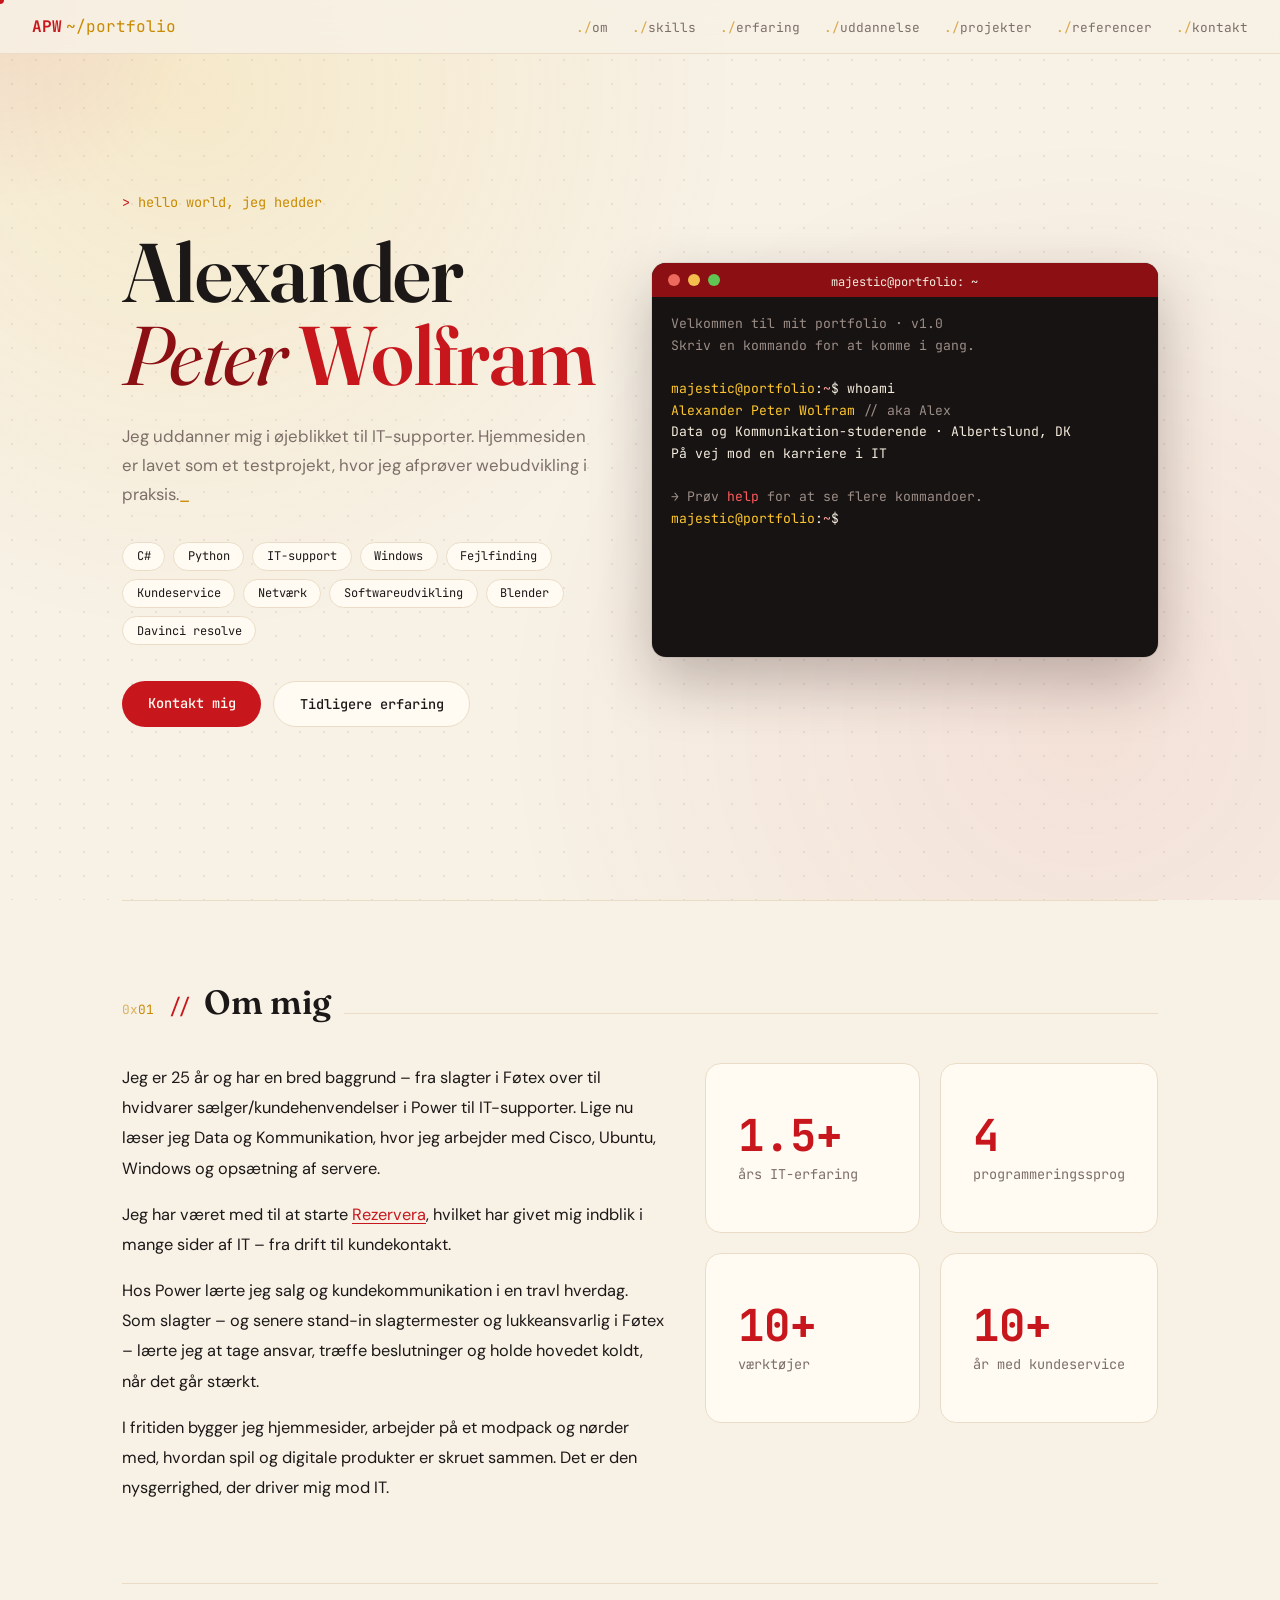
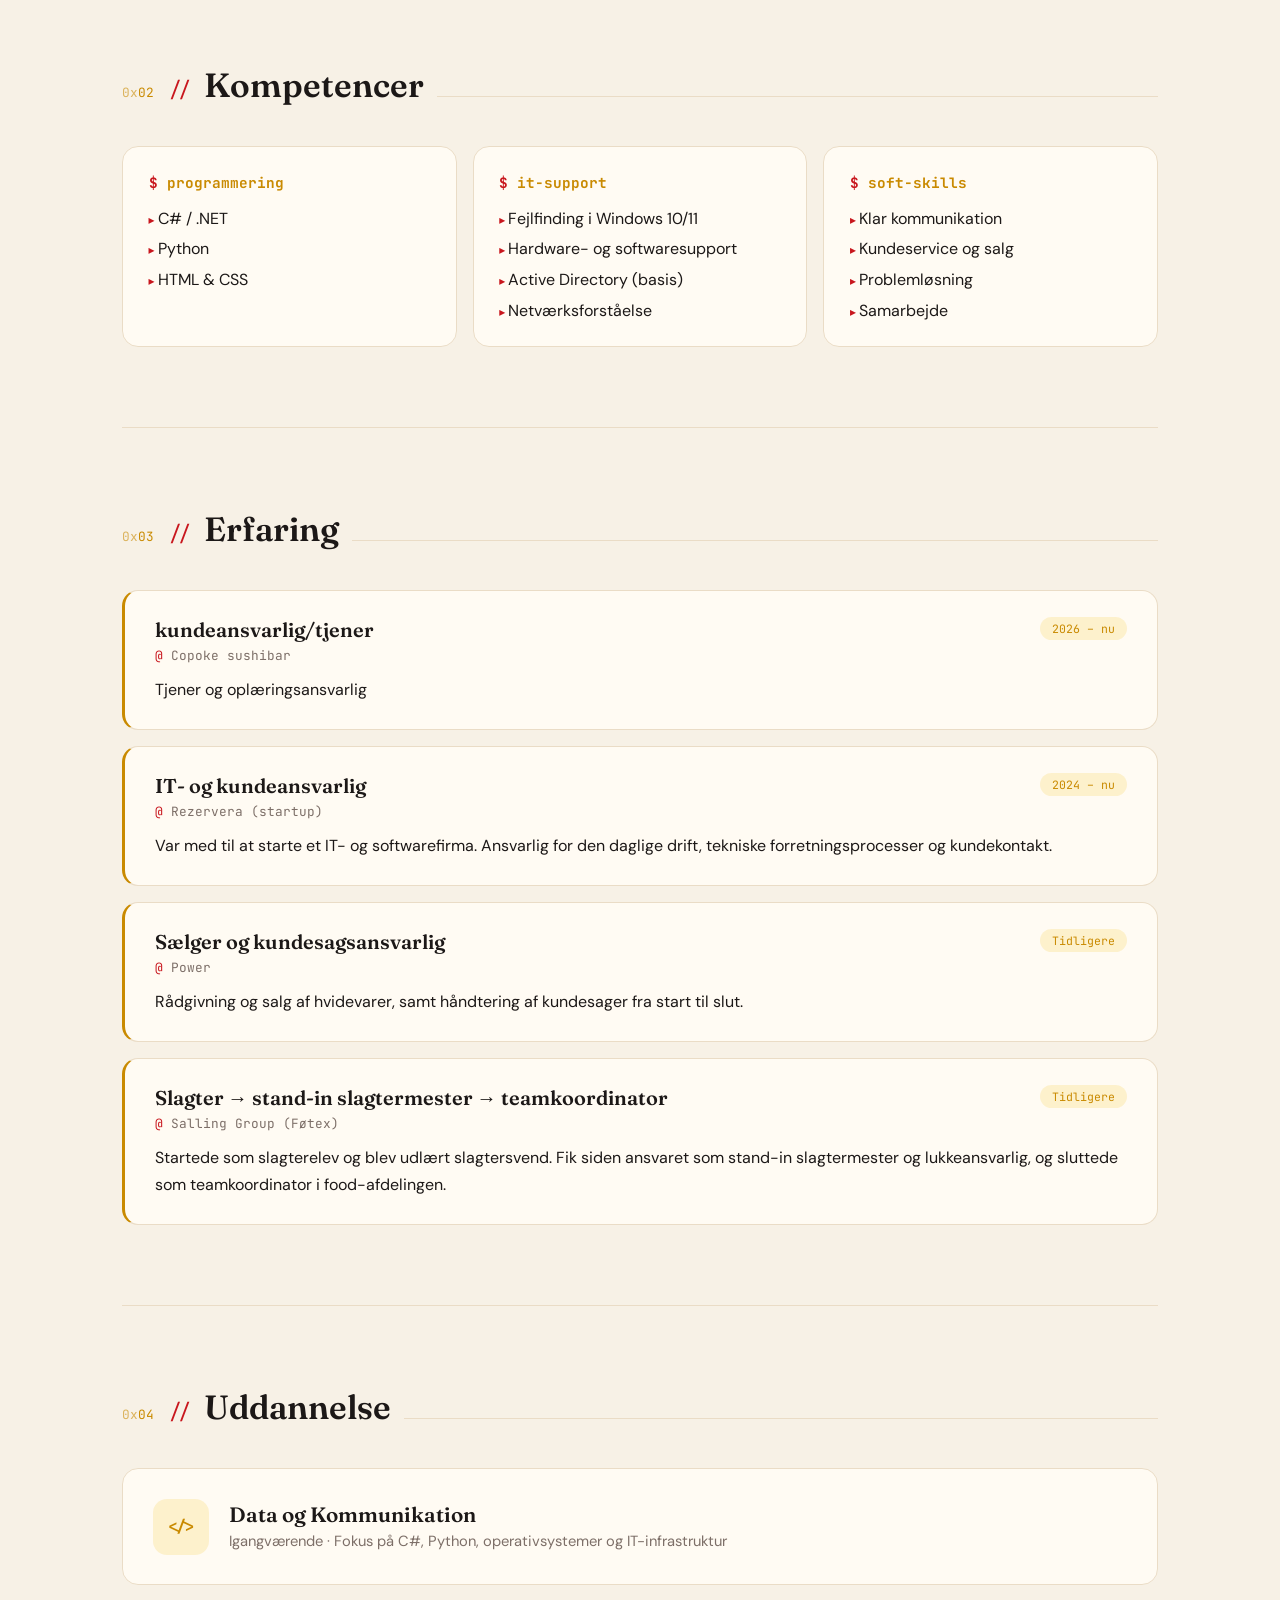
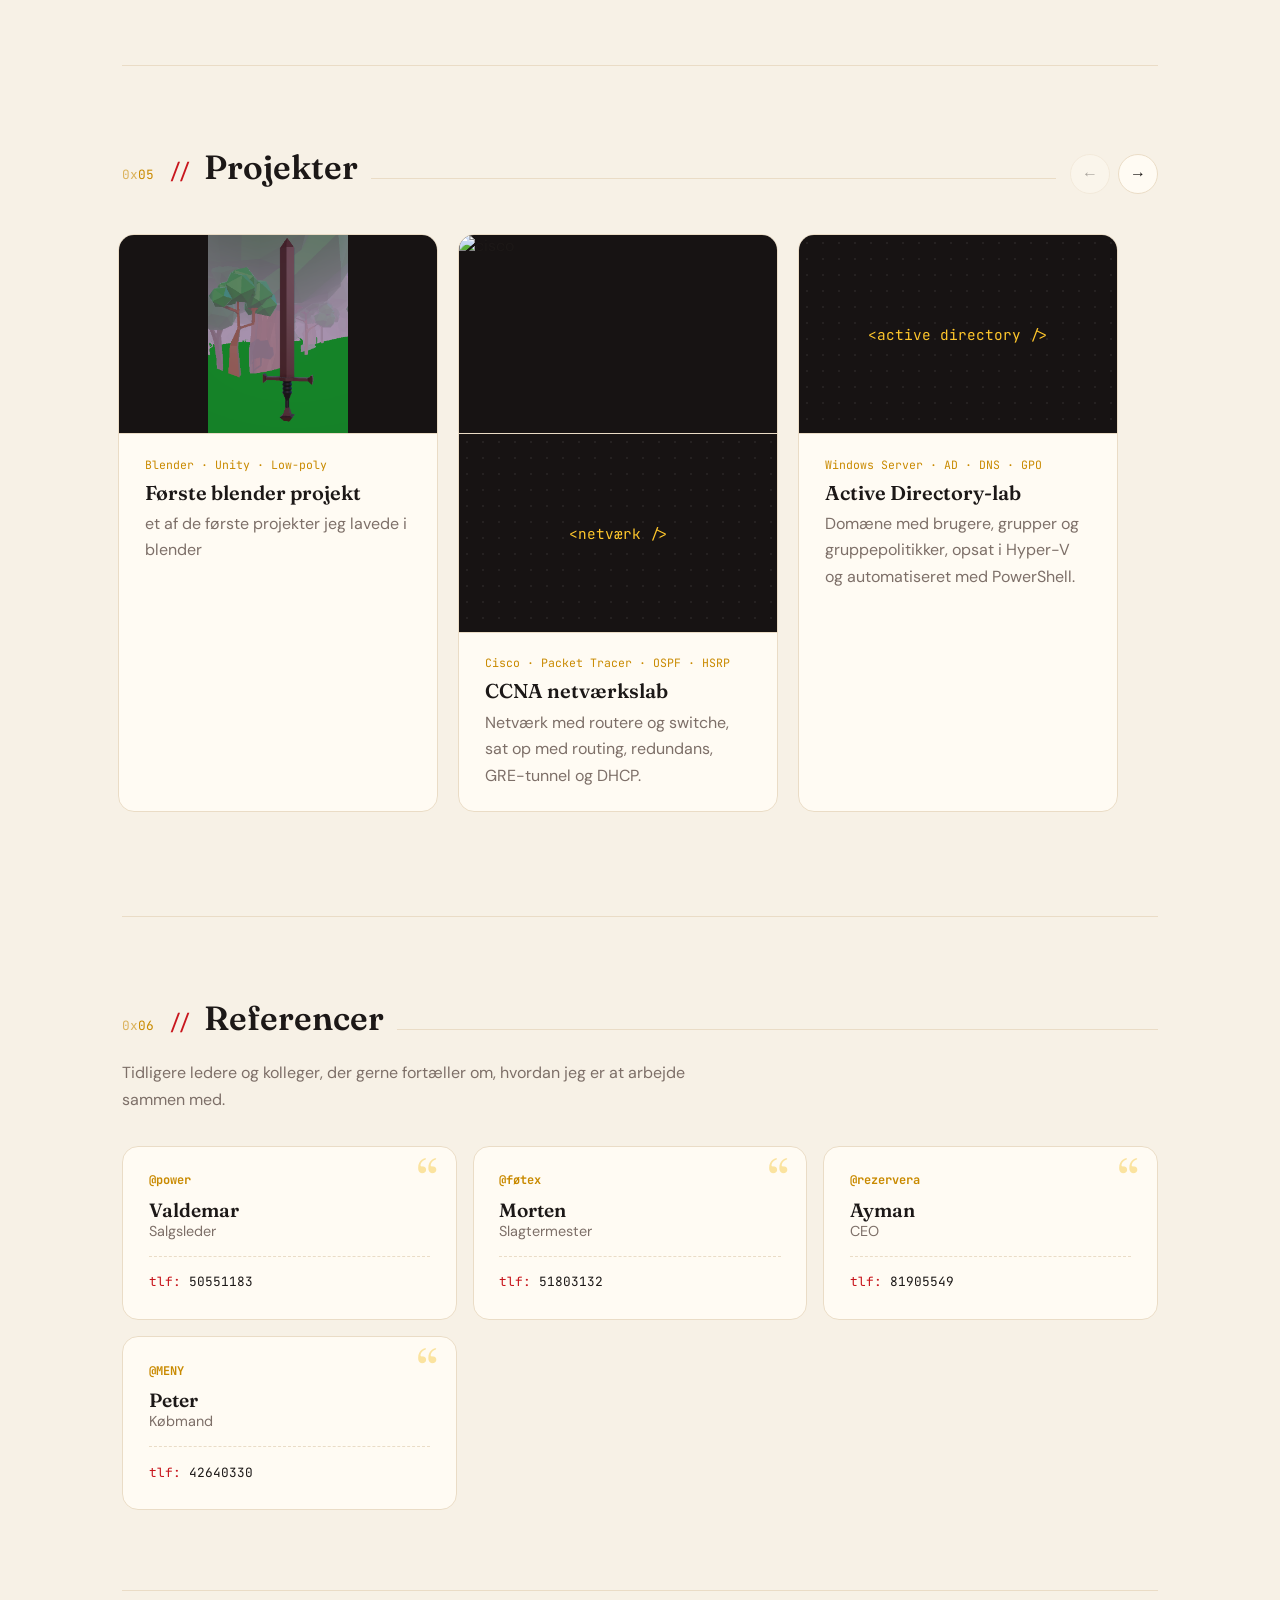
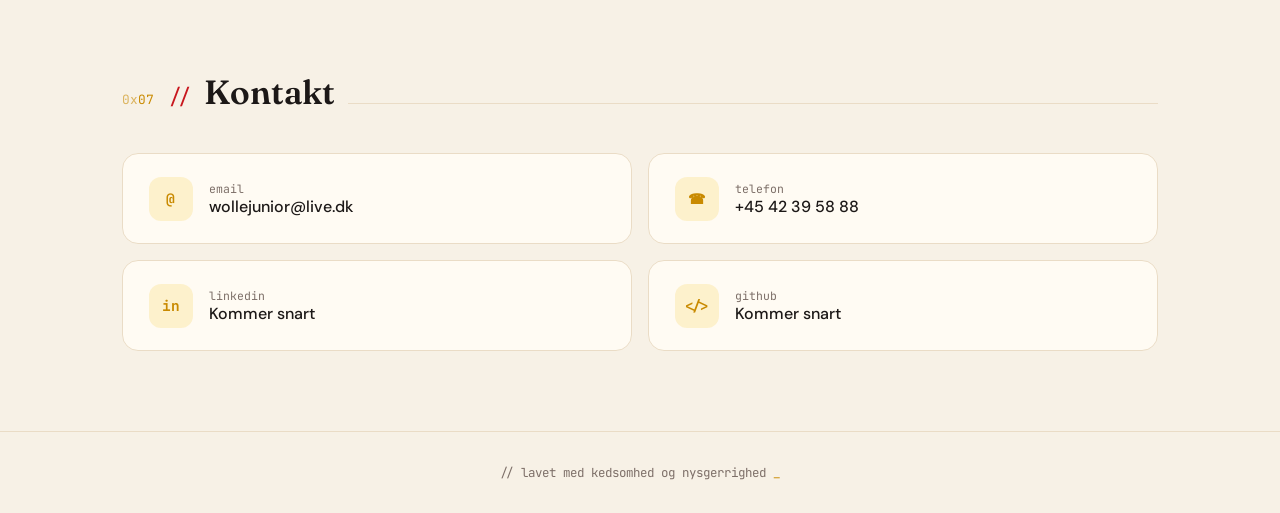
==== commit 729764ea: "Update project title and description in index.html" ====
--- a/index.html
+++ b/index.html
@@ -147,11 +147,12 @@
         <img src="images/svaerd.png" alt="Low-poly sværd i en skovscene" class="contain">
         <div class="proj-body">
           <div class="proj-tags">Blender · Unity · Low-poly</div>
-          <div class="proj-title">Magisk spil (i gang)</div>
-          <div class="proj-desc">Low-poly assets modelleret i Blender og importeret i Unity – her et sværd i en skovscene.</div>
-        </div>
-      </div>
-      <div class="proj-card reveal">
+          <div class="proj-title">Første blender projekt</div>
+          <div class="proj-desc">et af de første projekter jeg lavede i blender</div>
+        </div>
+      </div>
+      <div class="proj-card reveal">
+         <img src="images/cisco.png" alt="cisco" class="contain">
         <div class="proj-thumb">&lt;netværk /&gt;</div>
         <div class="proj-body">
           <div class="proj-tags">Cisco · Packet Tracer · OSPF · HSRP</div>
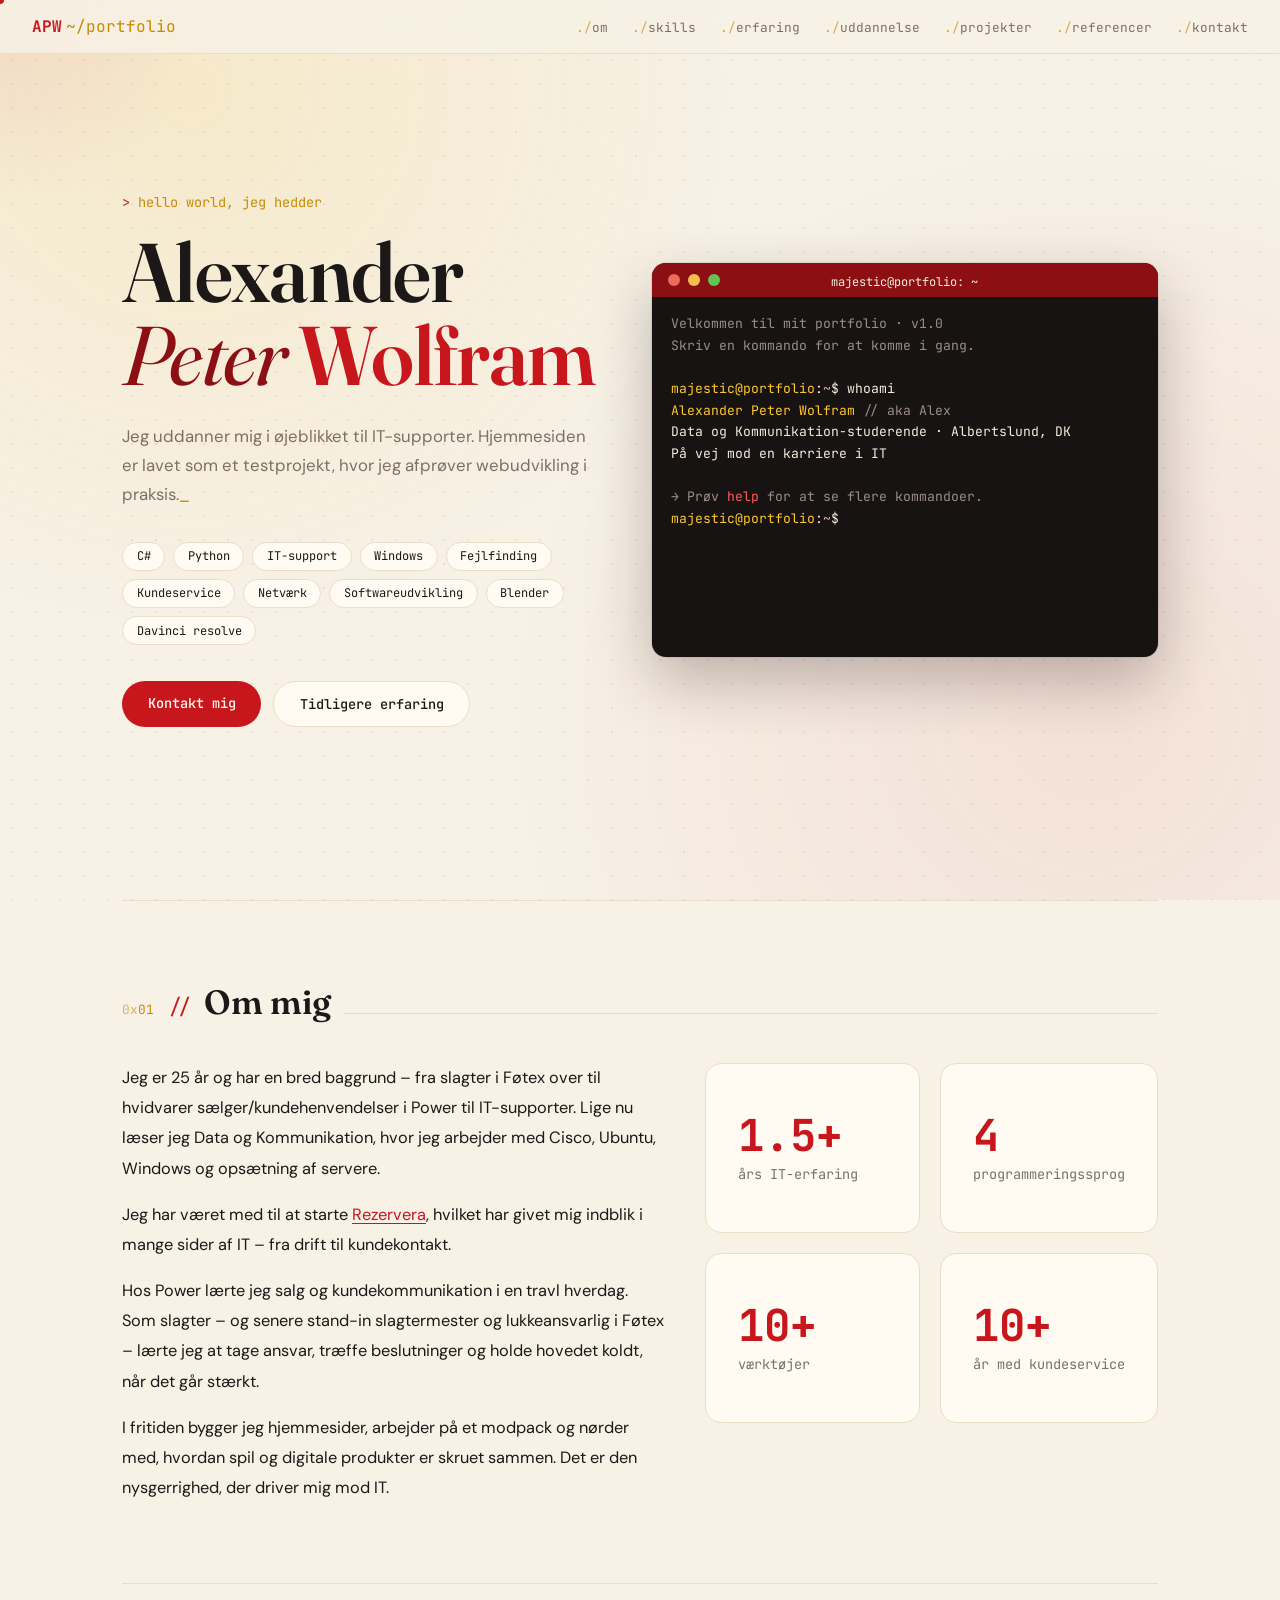
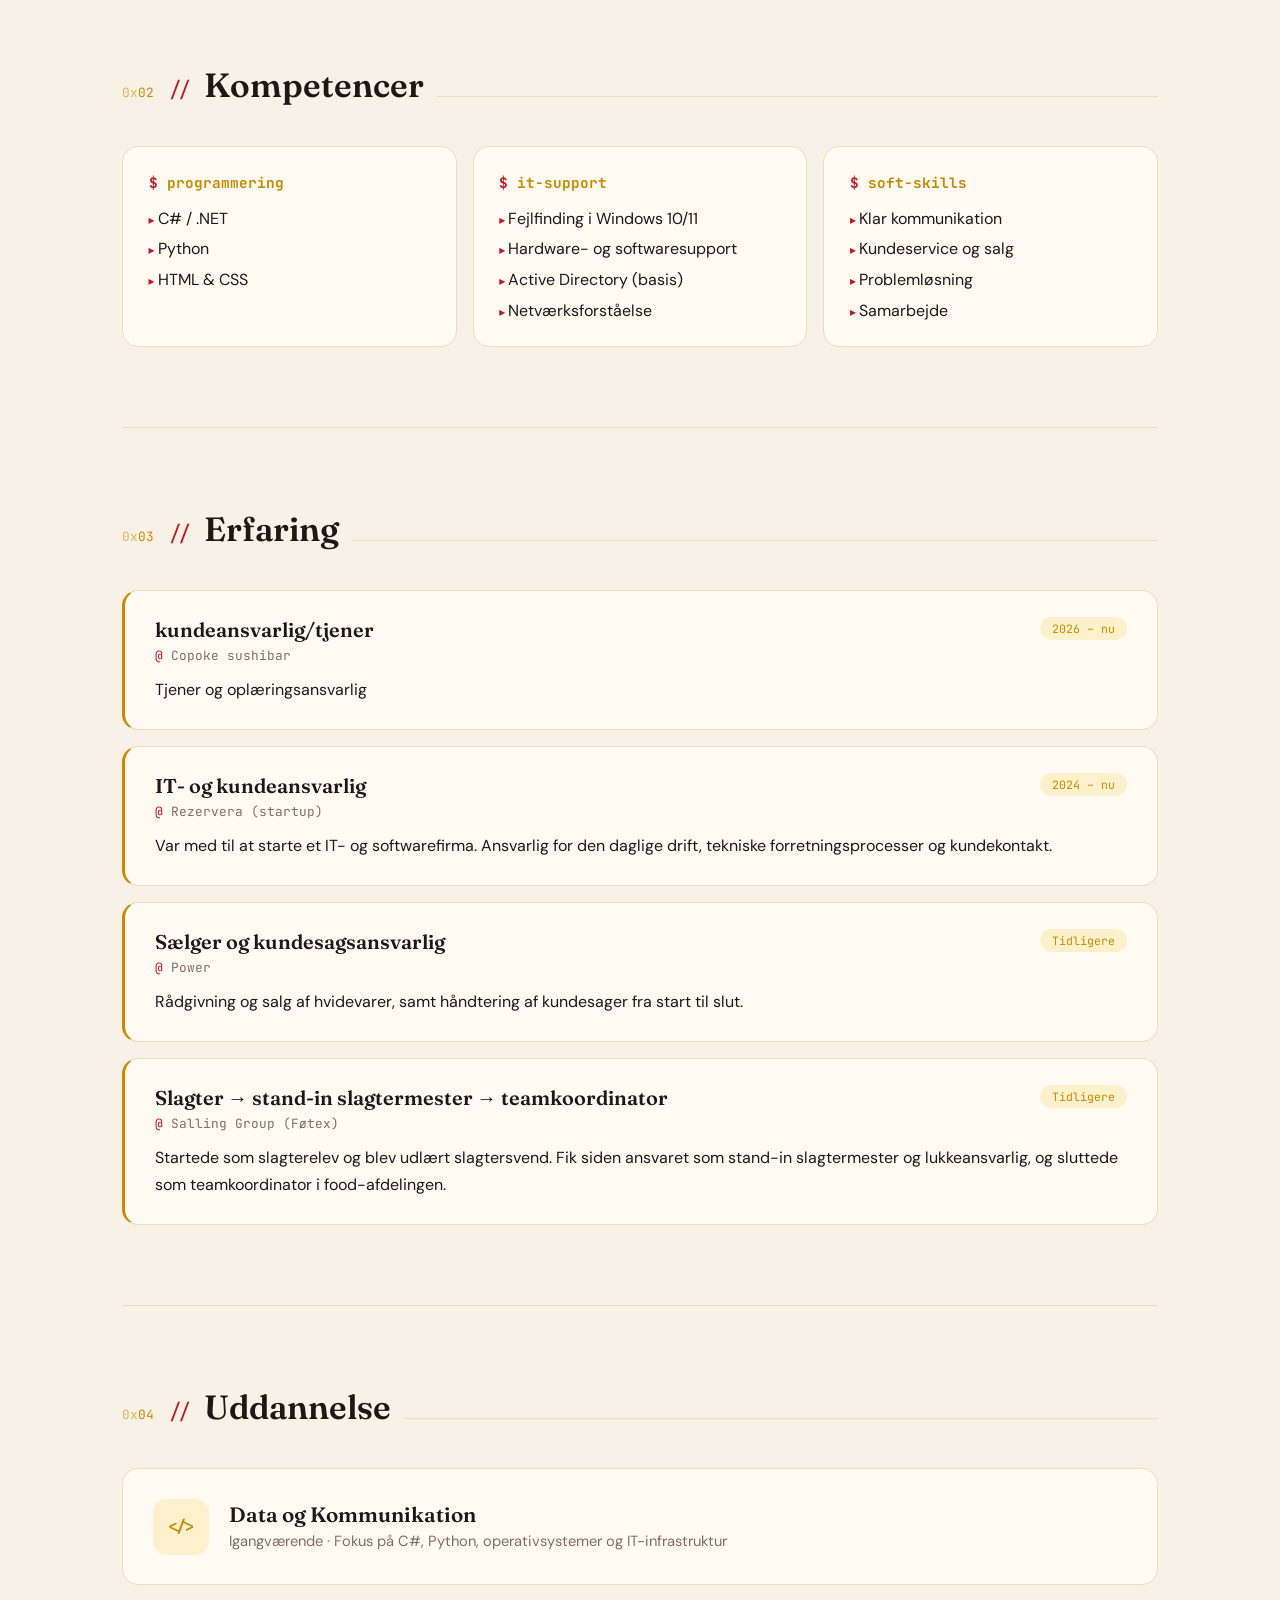
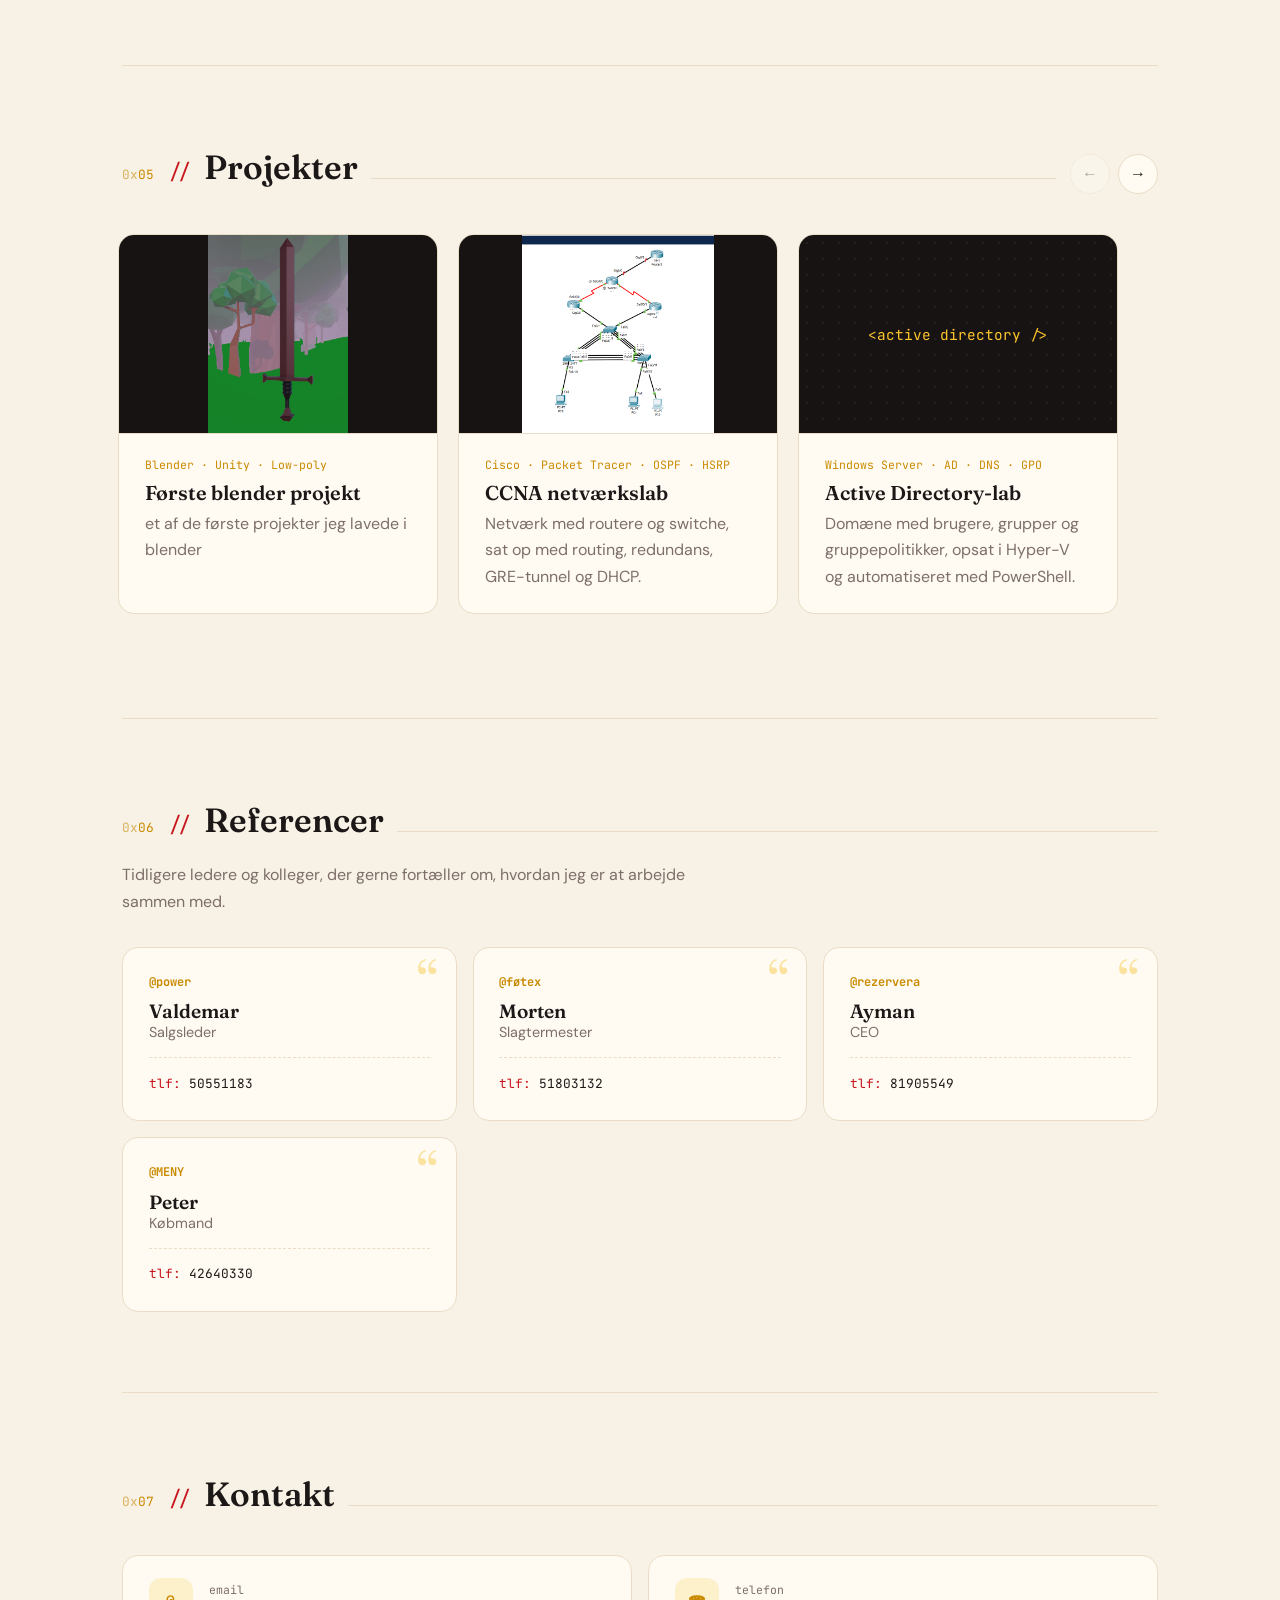
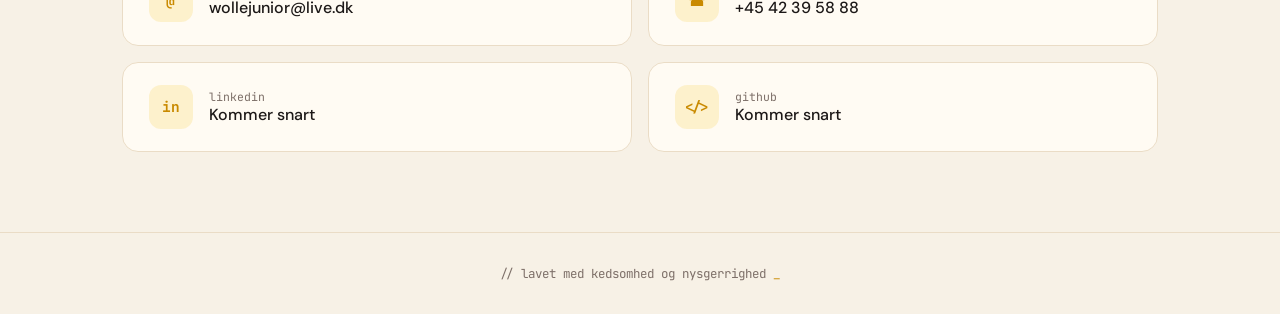
==== commit 1500977a: "Remove unnecessary proj-thumb div from index.html" ====
--- a/index.html
+++ b/index.html
@@ -153,7 +153,6 @@
       </div>
       <div class="proj-card reveal">
          <img src="images/cisco.png" alt="cisco" class="contain">
-        <div class="proj-thumb">&lt;netværk /&gt;</div>
         <div class="proj-body">
           <div class="proj-tags">Cisco · Packet Tracer · OSPF · HSRP</div>
           <div class="proj-title">CCNA netværkslab</div>
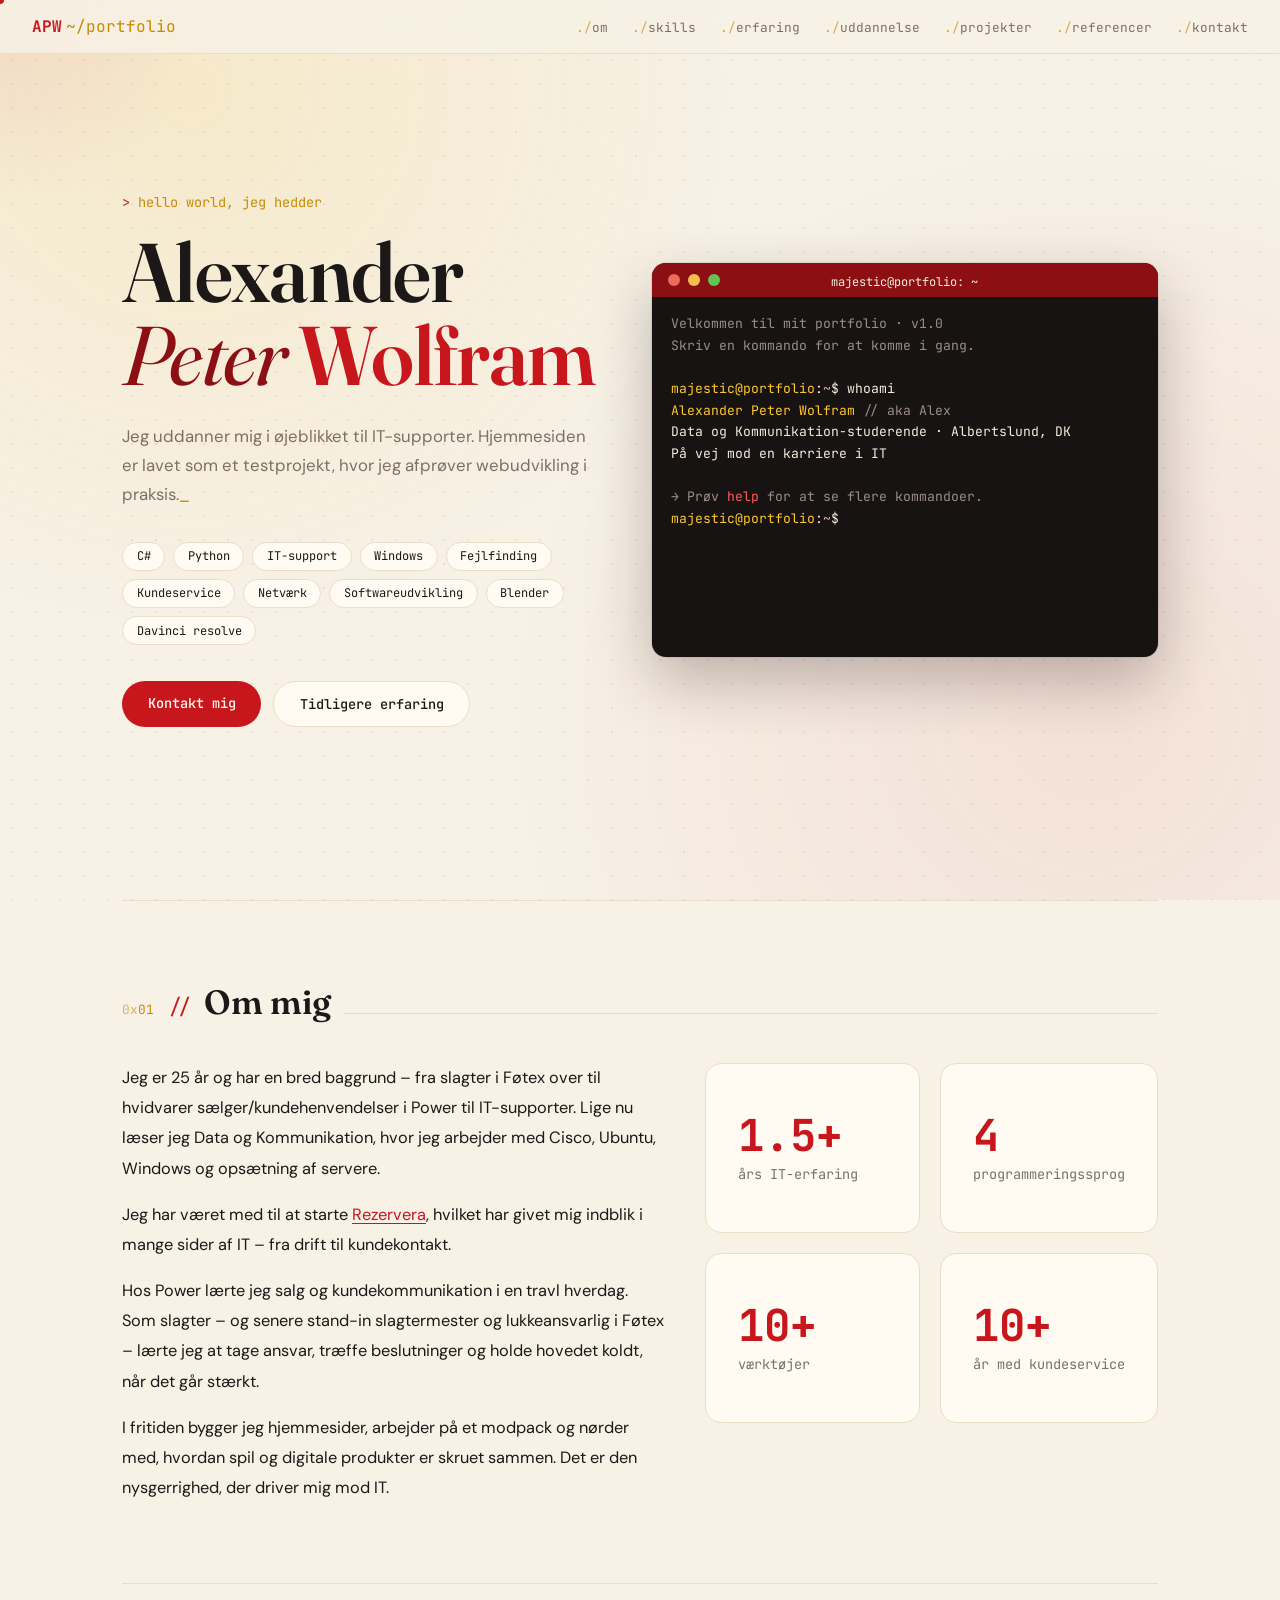
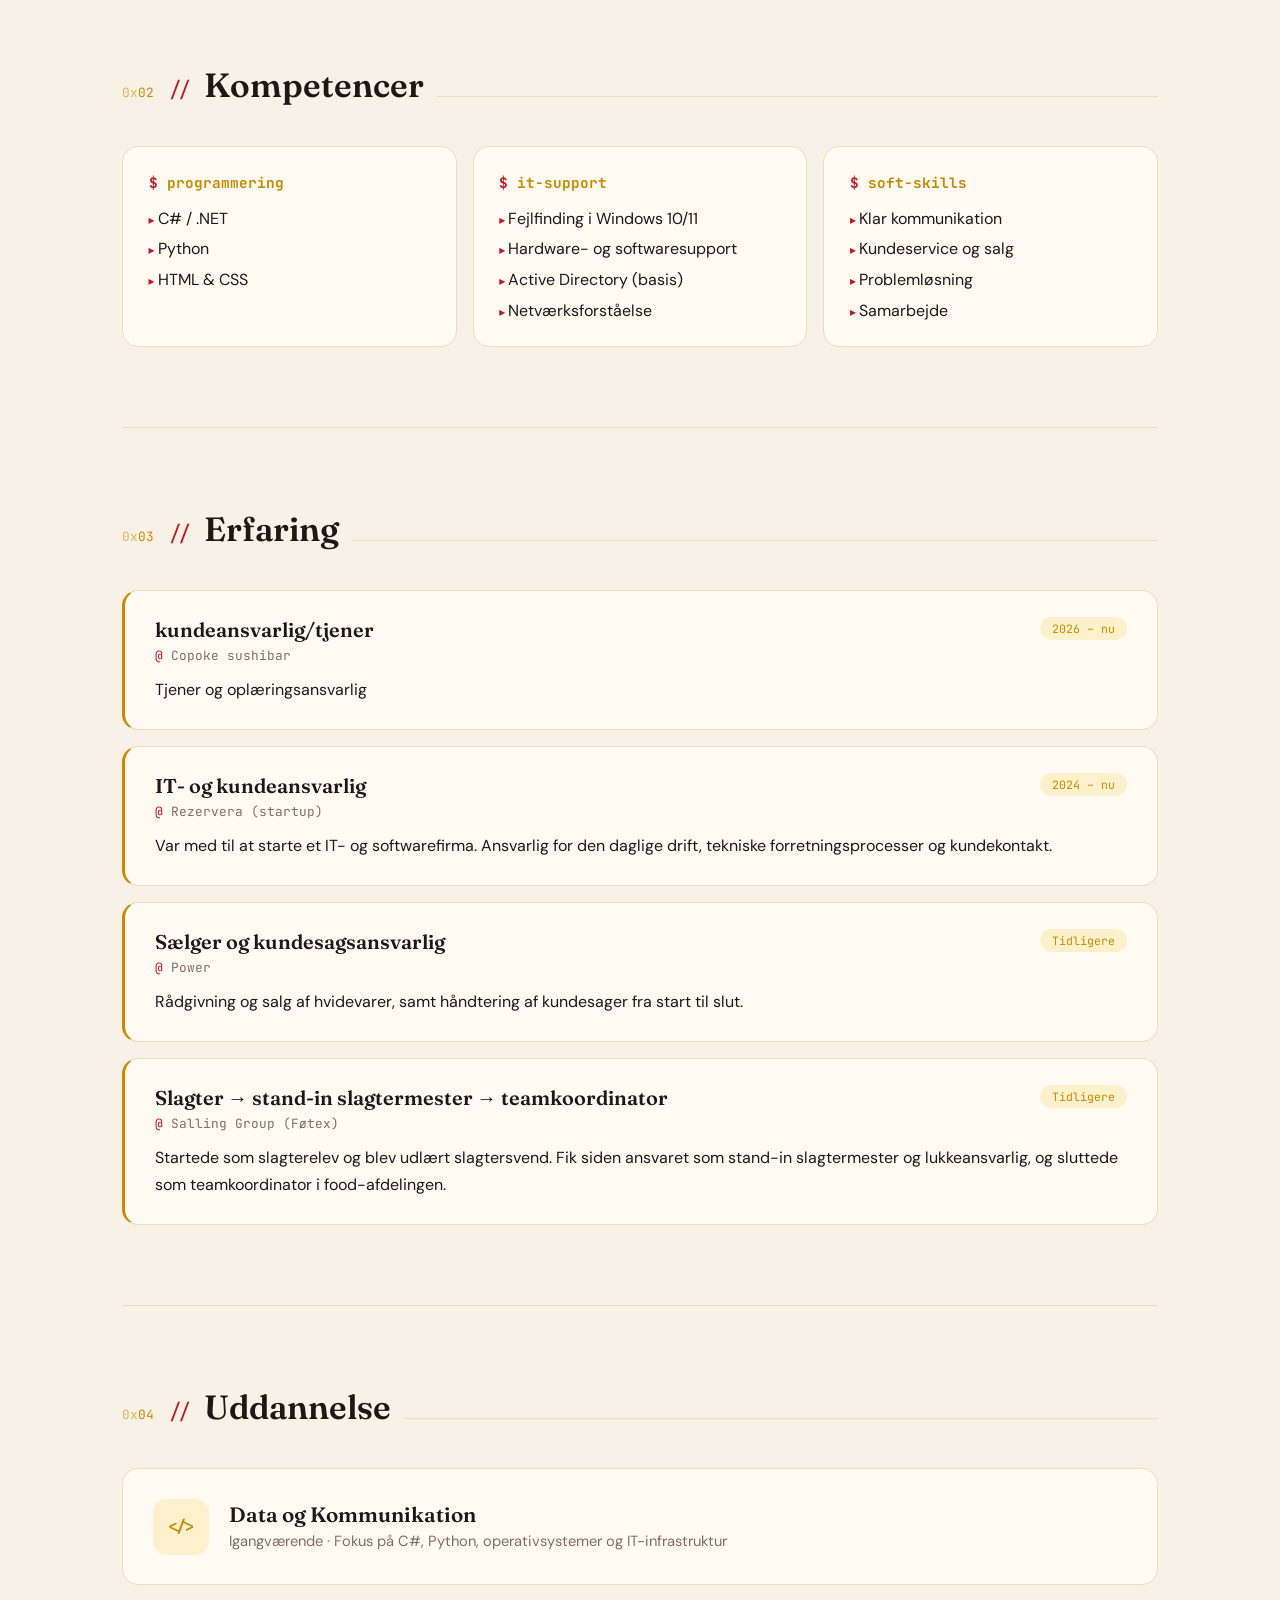
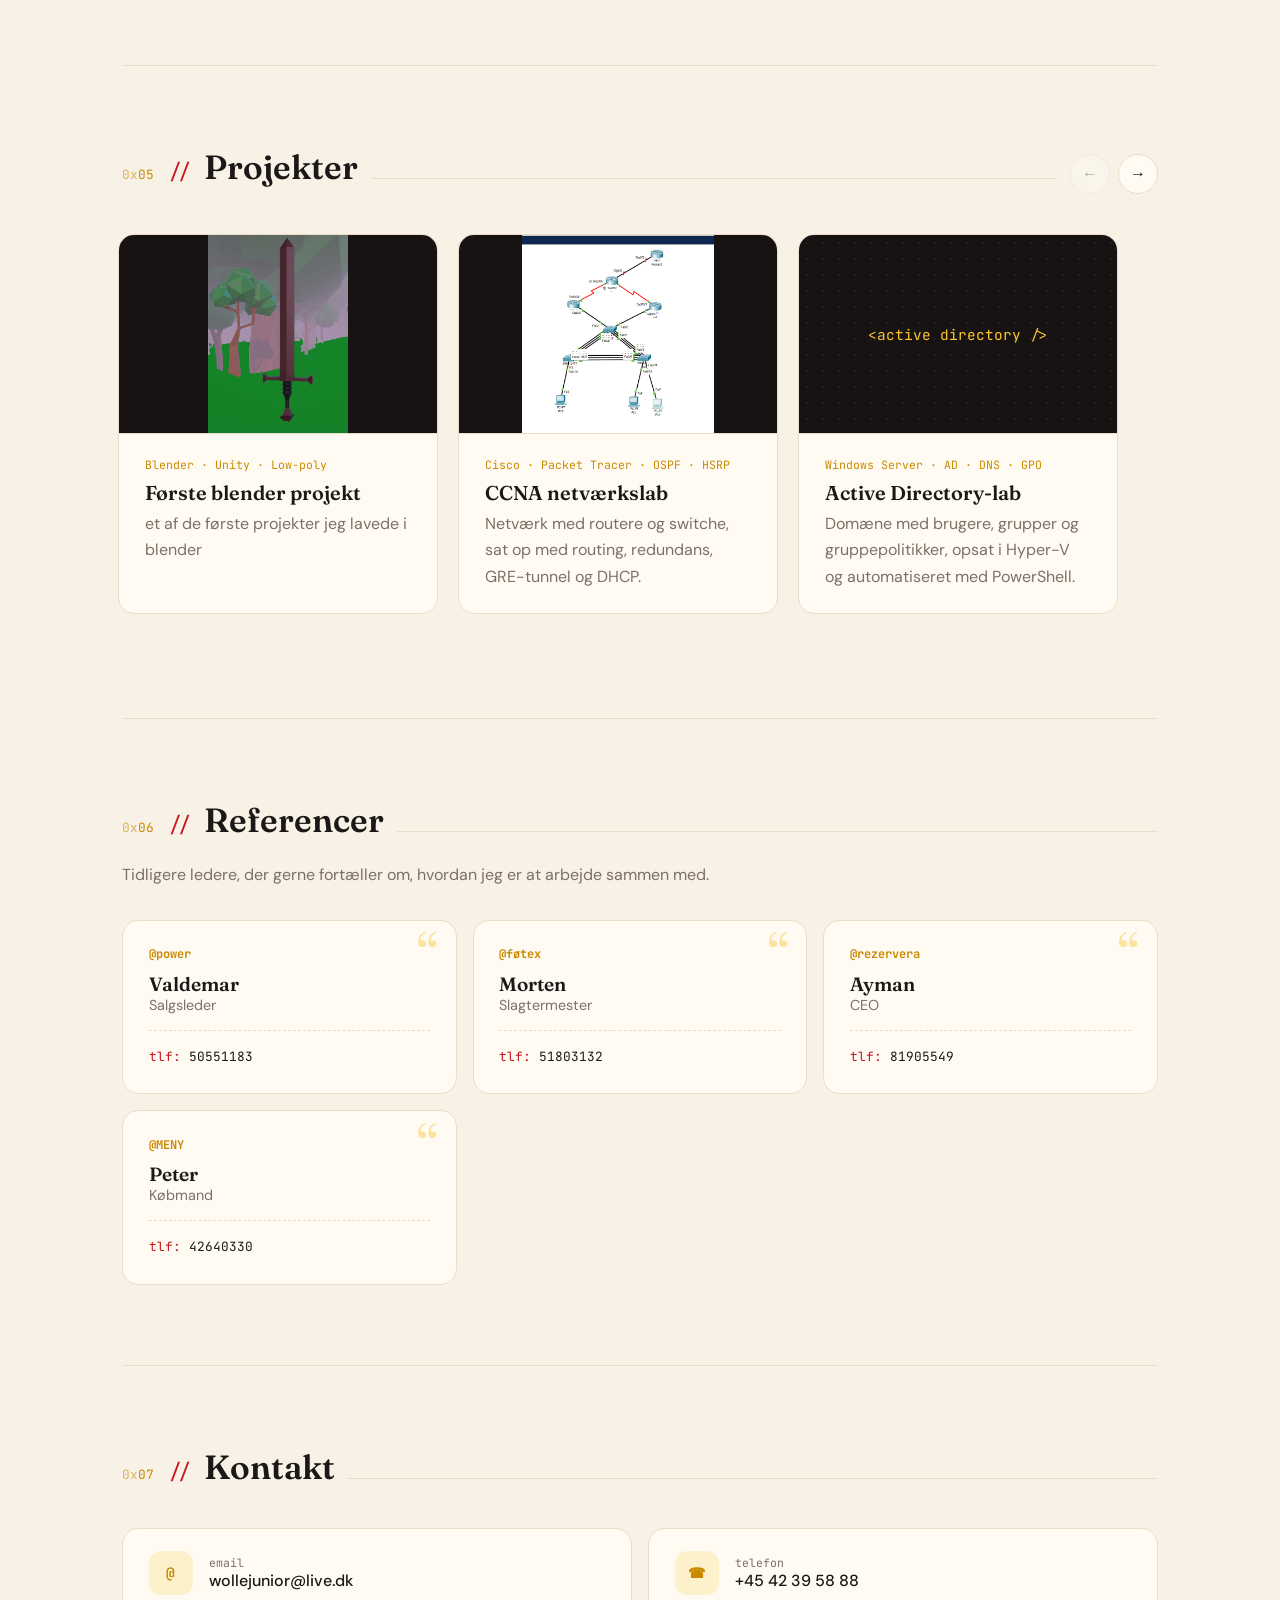
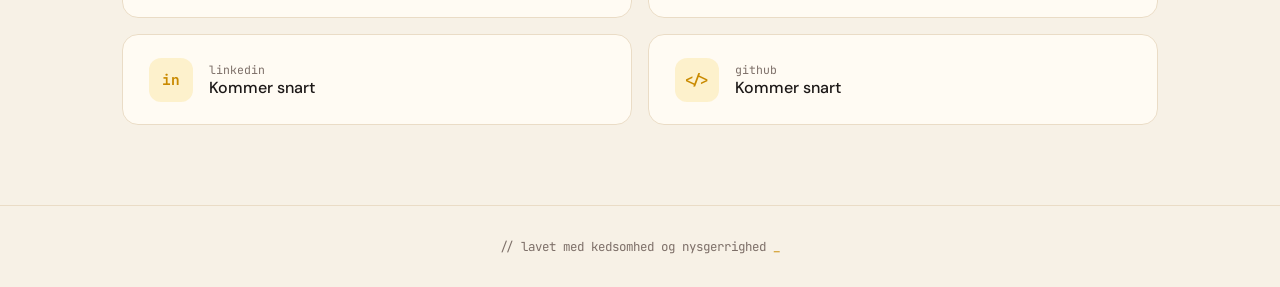
==== commit 87ba4a88: "Update section intro text in index.html" ====
--- a/index.html
+++ b/index.html
@@ -188,7 +188,7 @@
 
   <section id="referencer">
     <div class="section-header reveal"><span class="section-num">06</span><h2 class="section-title">Referencer</h2><div class="section-line"></div></div>
-    <p class="section-intro reveal">Tidligere ledere og kolleger, der gerne fortæller om, hvordan jeg er at arbejde sammen med.</p>
+    <p class="section-intro reveal">Tidligere ledere, der gerne fortæller om, hvordan jeg er at arbejde sammen med.</p>
     <div class="ref-grid">
       <!-- Kopiér et ref-card for at tilføje flere referencer -->
       <div class="ref-card reveal">
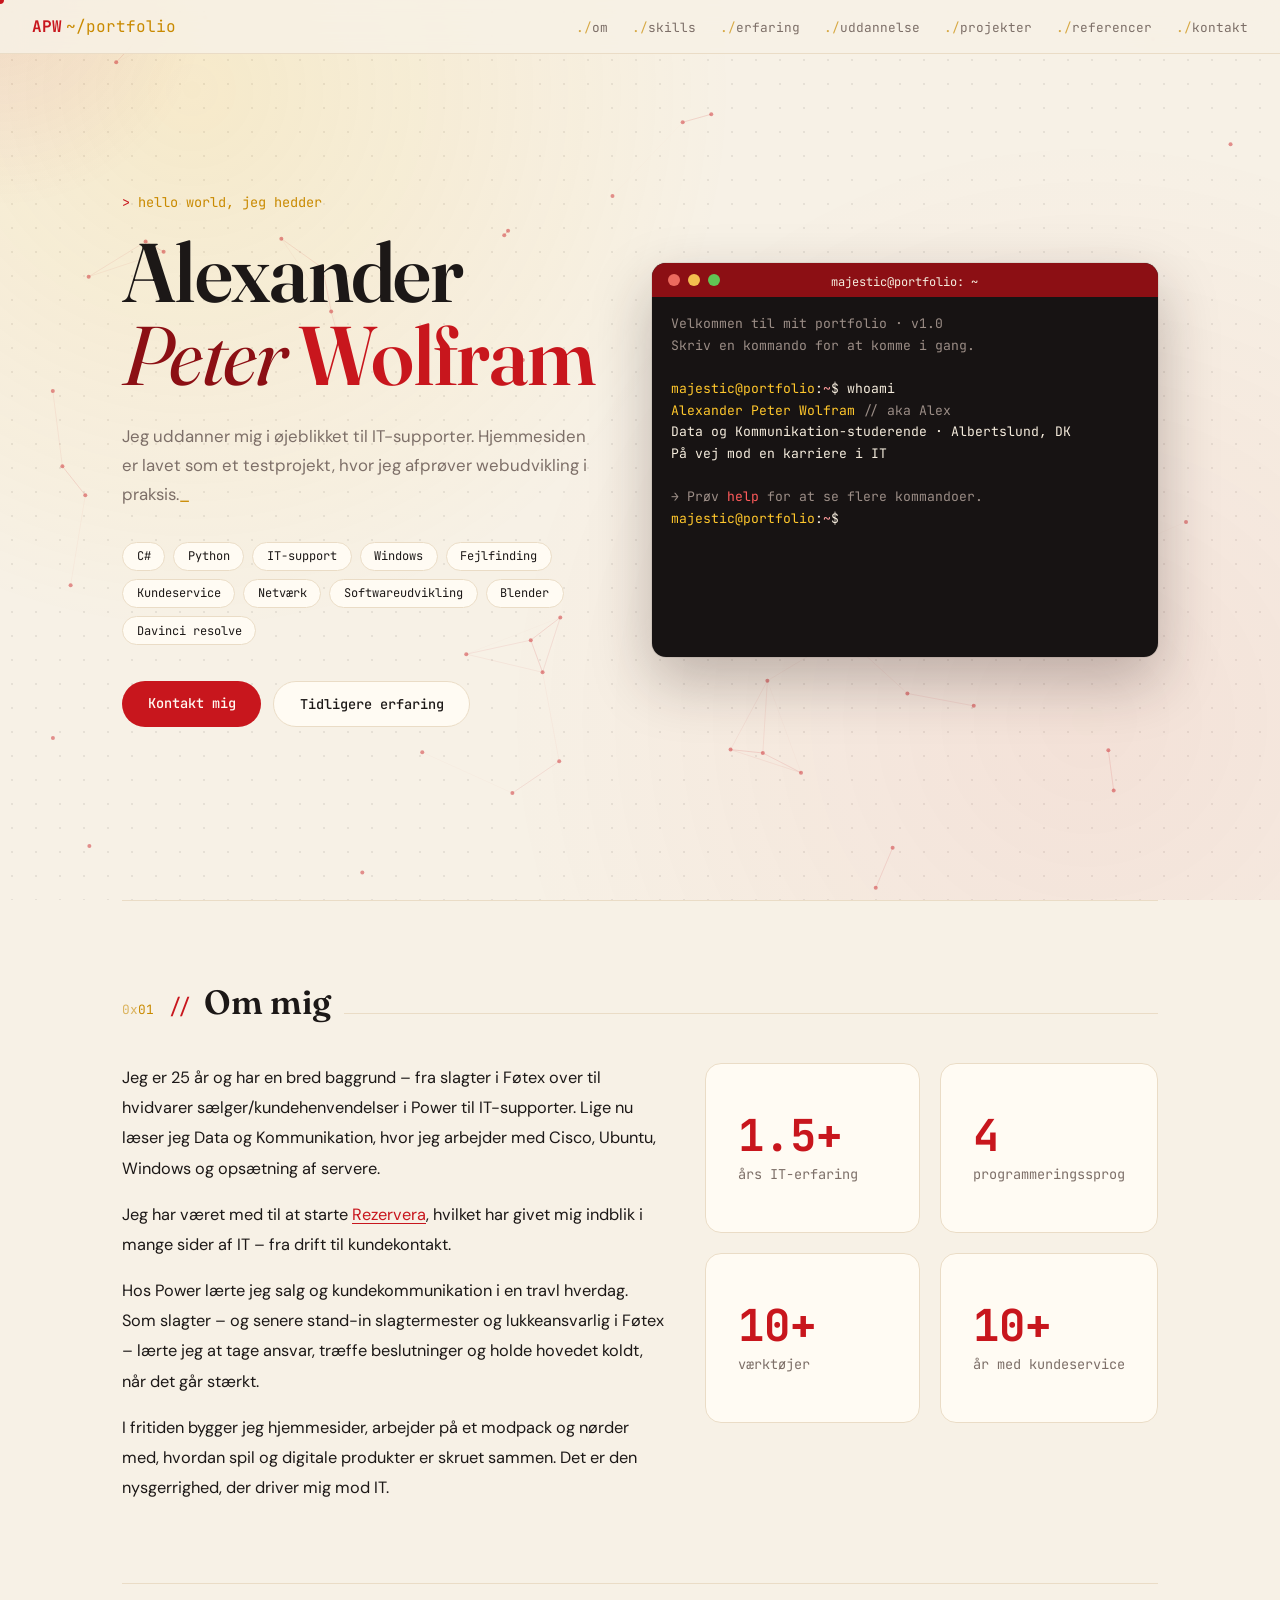
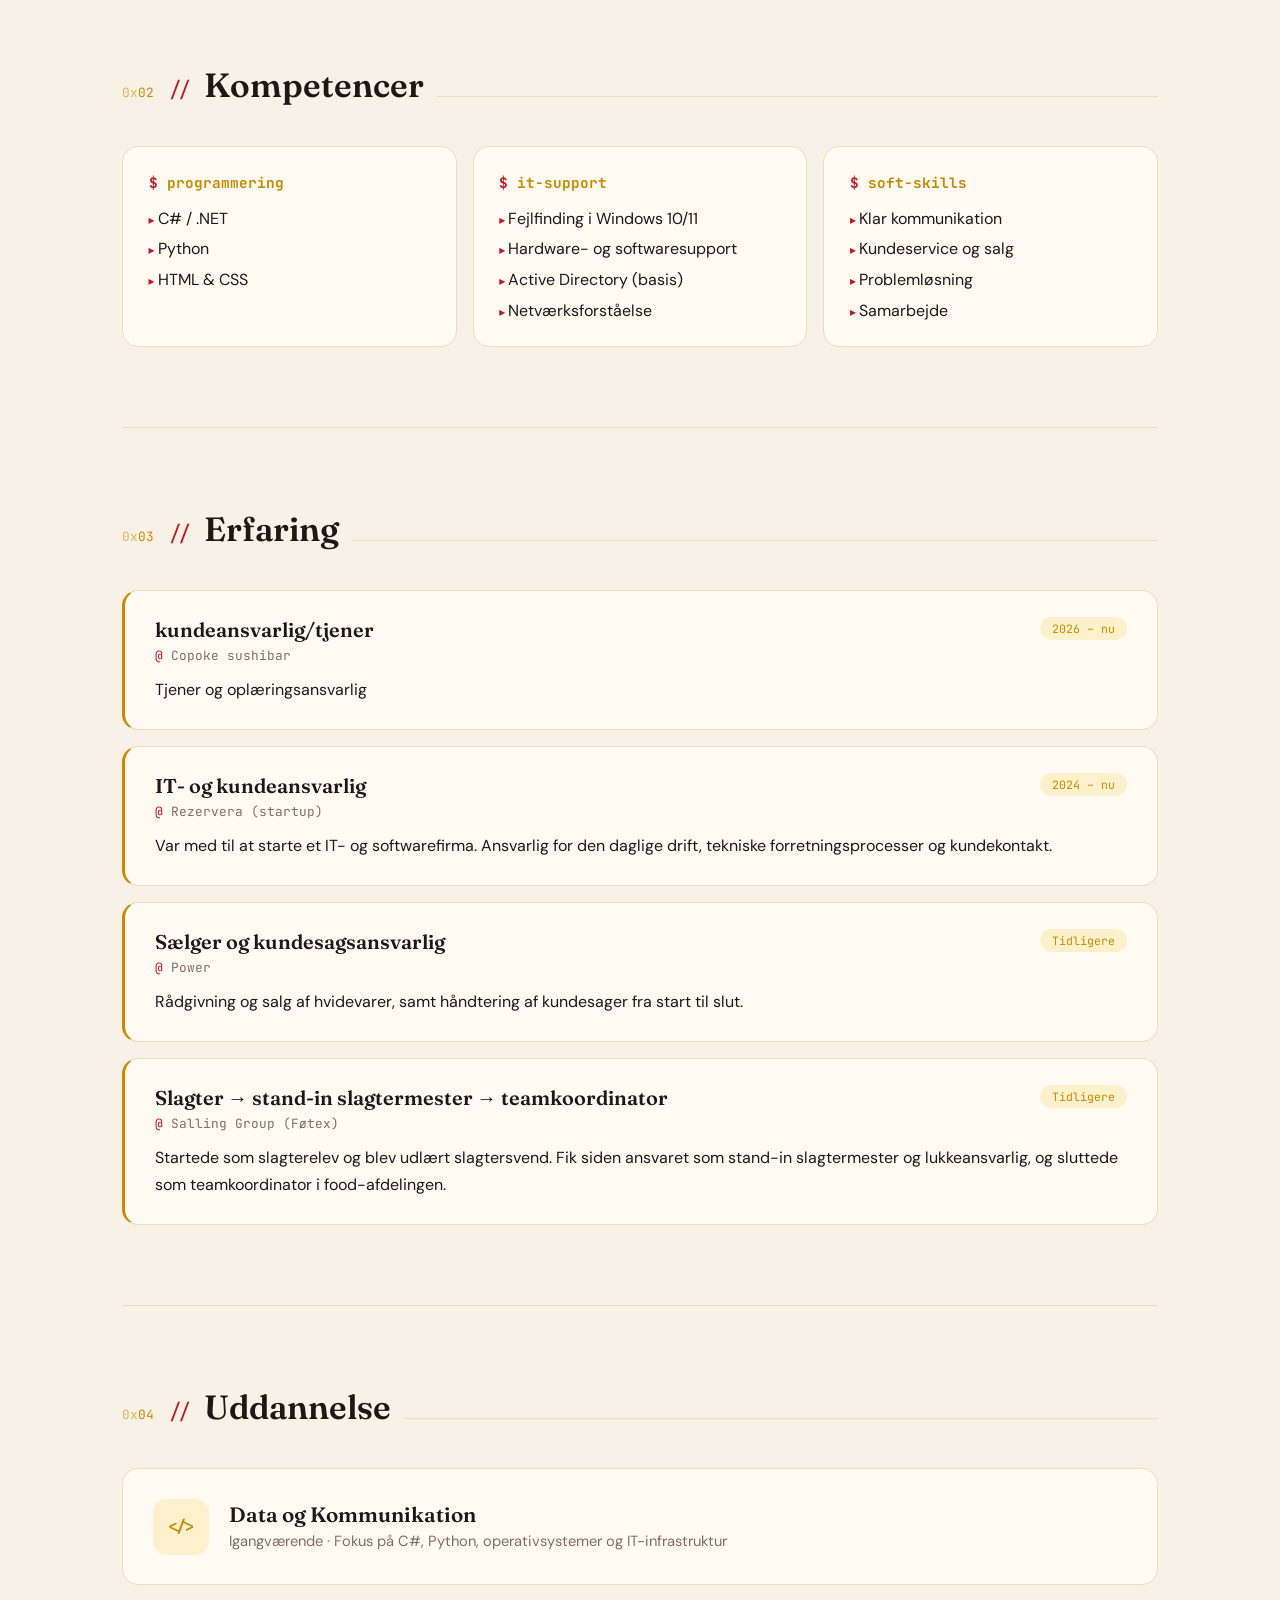
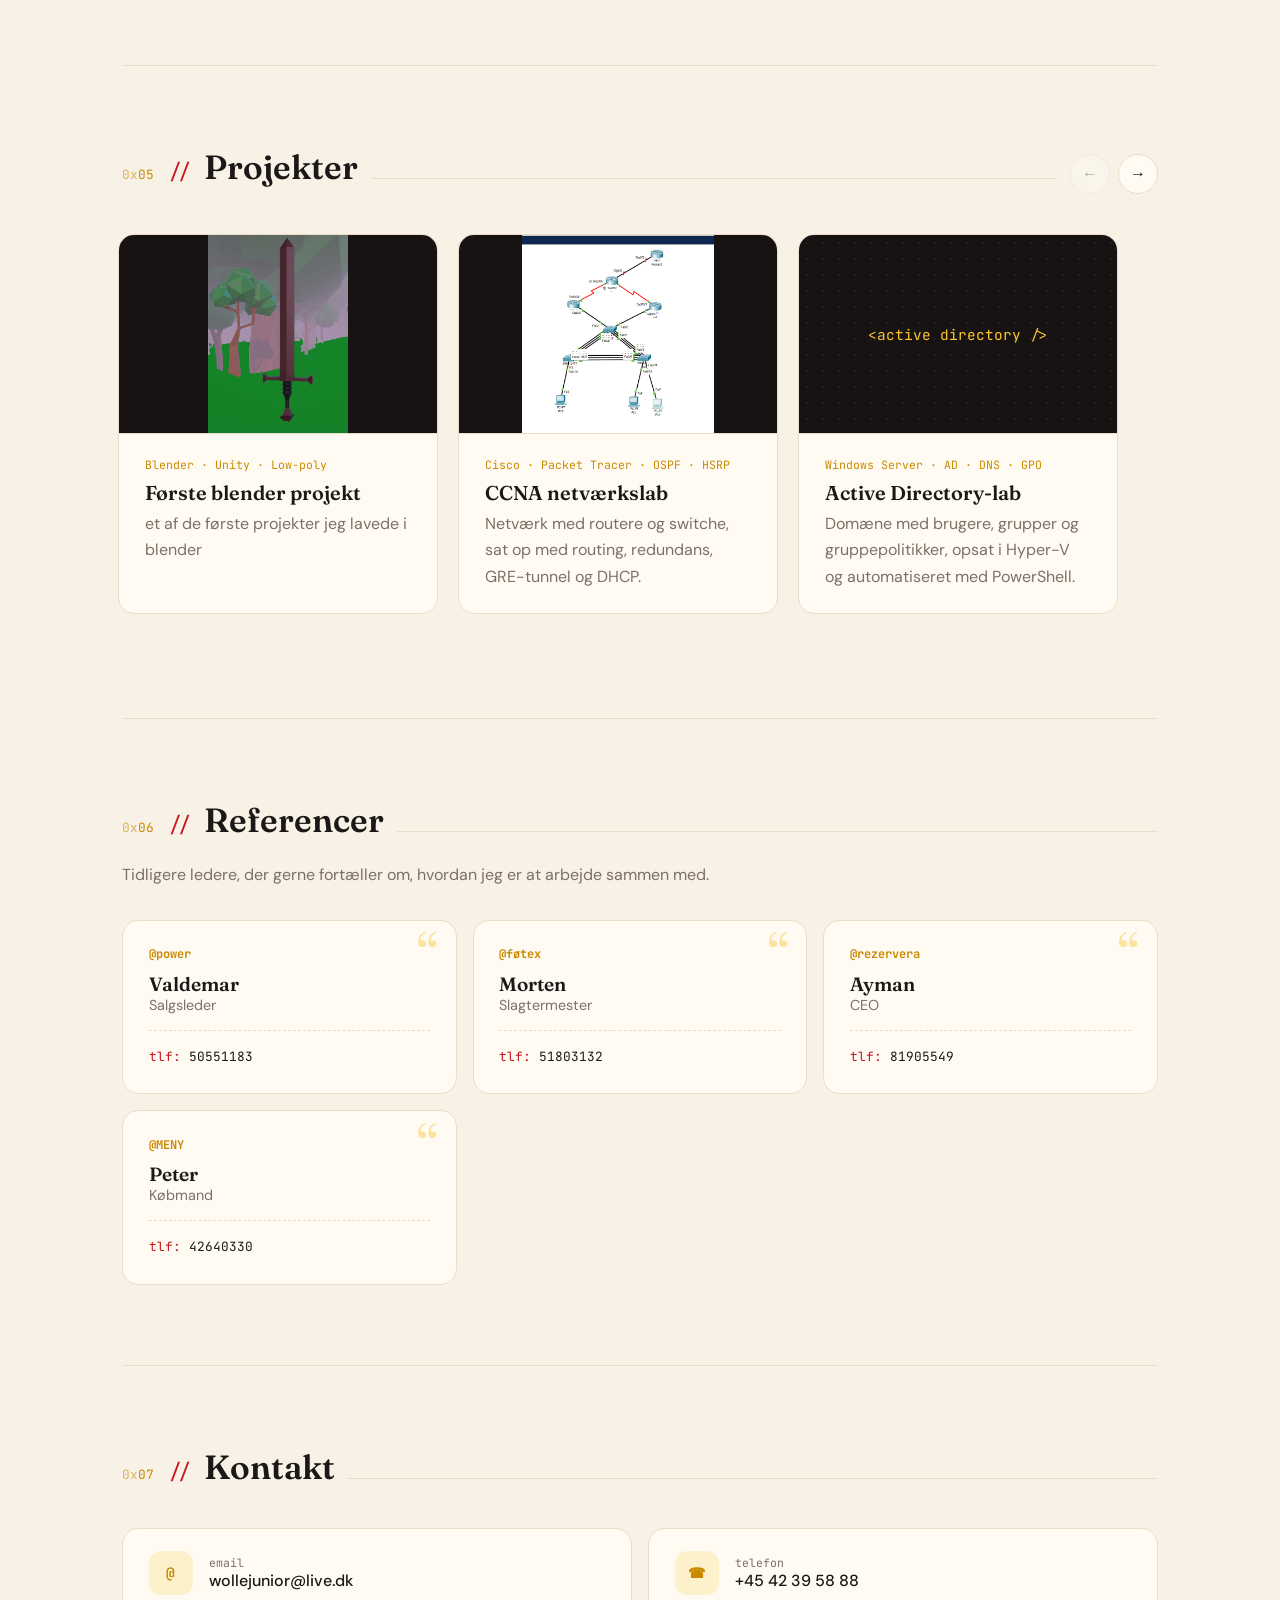
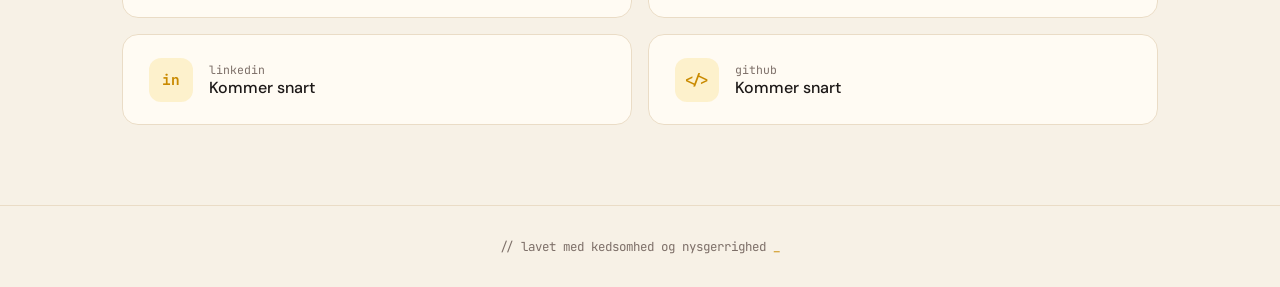
==== commit 323bd104: "Add files via upload" ====
--- a/index.html
+++ b/index.html
@@ -5,10 +5,11 @@
   <meta name="viewport" content="width=device-width, initial-scale=1.0"/>
   <title>Alexander Peter Wolfram — CV</title>
   <link href="https://fonts.googleapis.com/css2?family=Fraunces:ital,opsz,wght@0,9..144,400;0,9..144,600;0,9..144,700;1,9..144,400&family=DM+Sans:wght@400;500;600&family=JetBrains+Mono:wght@400;500;700&display=swap" rel="stylesheet"/>
-  <link rel="stylesheet" href="style.css?v=2"/>
+  <link rel="stylesheet" href="style.css?v=3"/>
 </head>
 <body>
 
+<canvas id="bgNet"></canvas>
 <div class="cursor-glow" id="glow"></div>
 <div class="custom-cursor" id="cursor"></div>
 <div class="cursor-ring" id="cursorRing"></div>
@@ -243,6 +244,6 @@
 
 <footer><p>// lavet med kedsomhed og nysgerrighed <span class="blink">_</span></p></footer>
 
-<script src="script.js?v=2"></script>
+<script src="script.js?v=3"></script>
 </body>
 </html>
--- a/style.css
+++ b/style.css
@@ -27,6 +27,12 @@
     radial-gradient(circle at 85% 80%, rgba(200,22,29,0.07), transparent 45%),
     radial-gradient(rgba(42,26,25,0.08) 1px, transparent 1px);
   background-size: auto, auto, 24px 24px;
+}
+
+/* ===== NETVÆRKS-BAGGRUND ===== */
+#bgNet {
+  position: fixed; inset: 0; width: 100%; height: 100%;
+  z-index: 0; pointer-events: none; /* ligger bag indholdet og blokerer ikke klik */
 }
 
 /* ===== MUS: prik + ring der glider efter ===== */
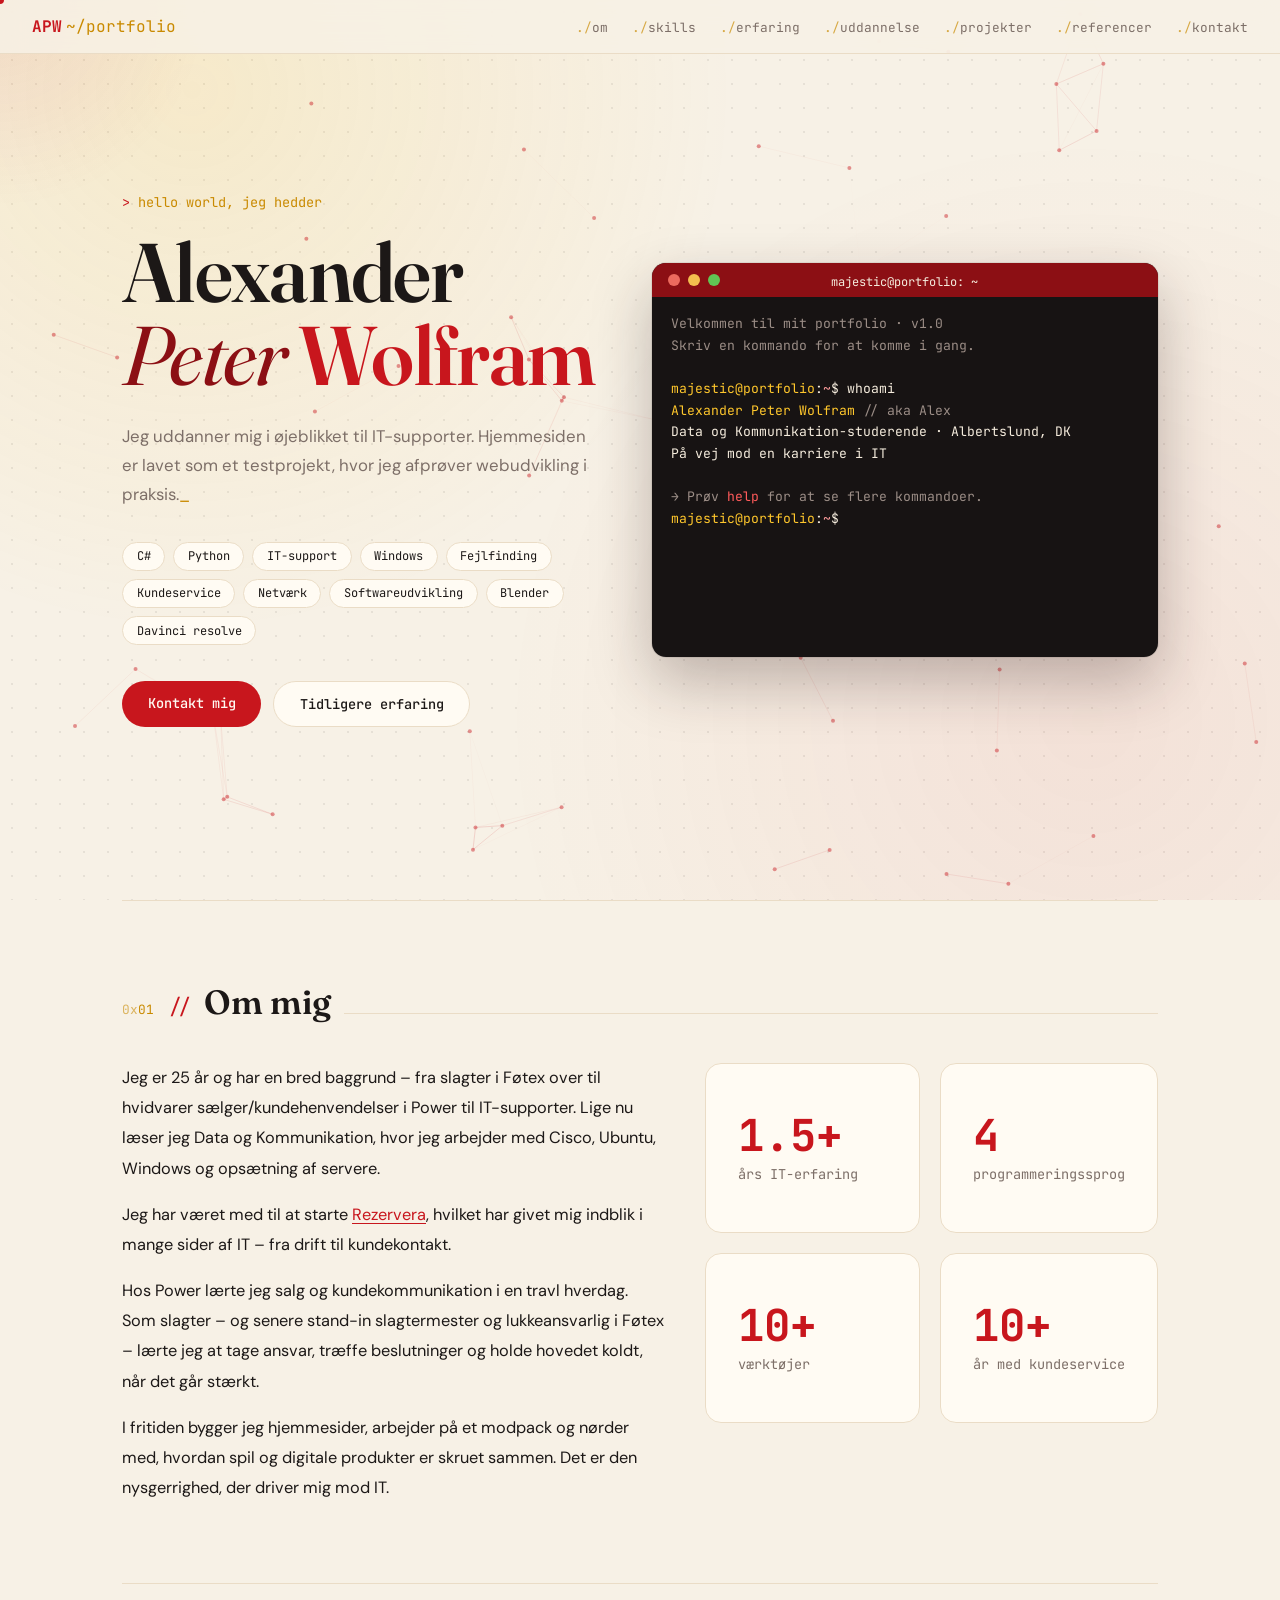
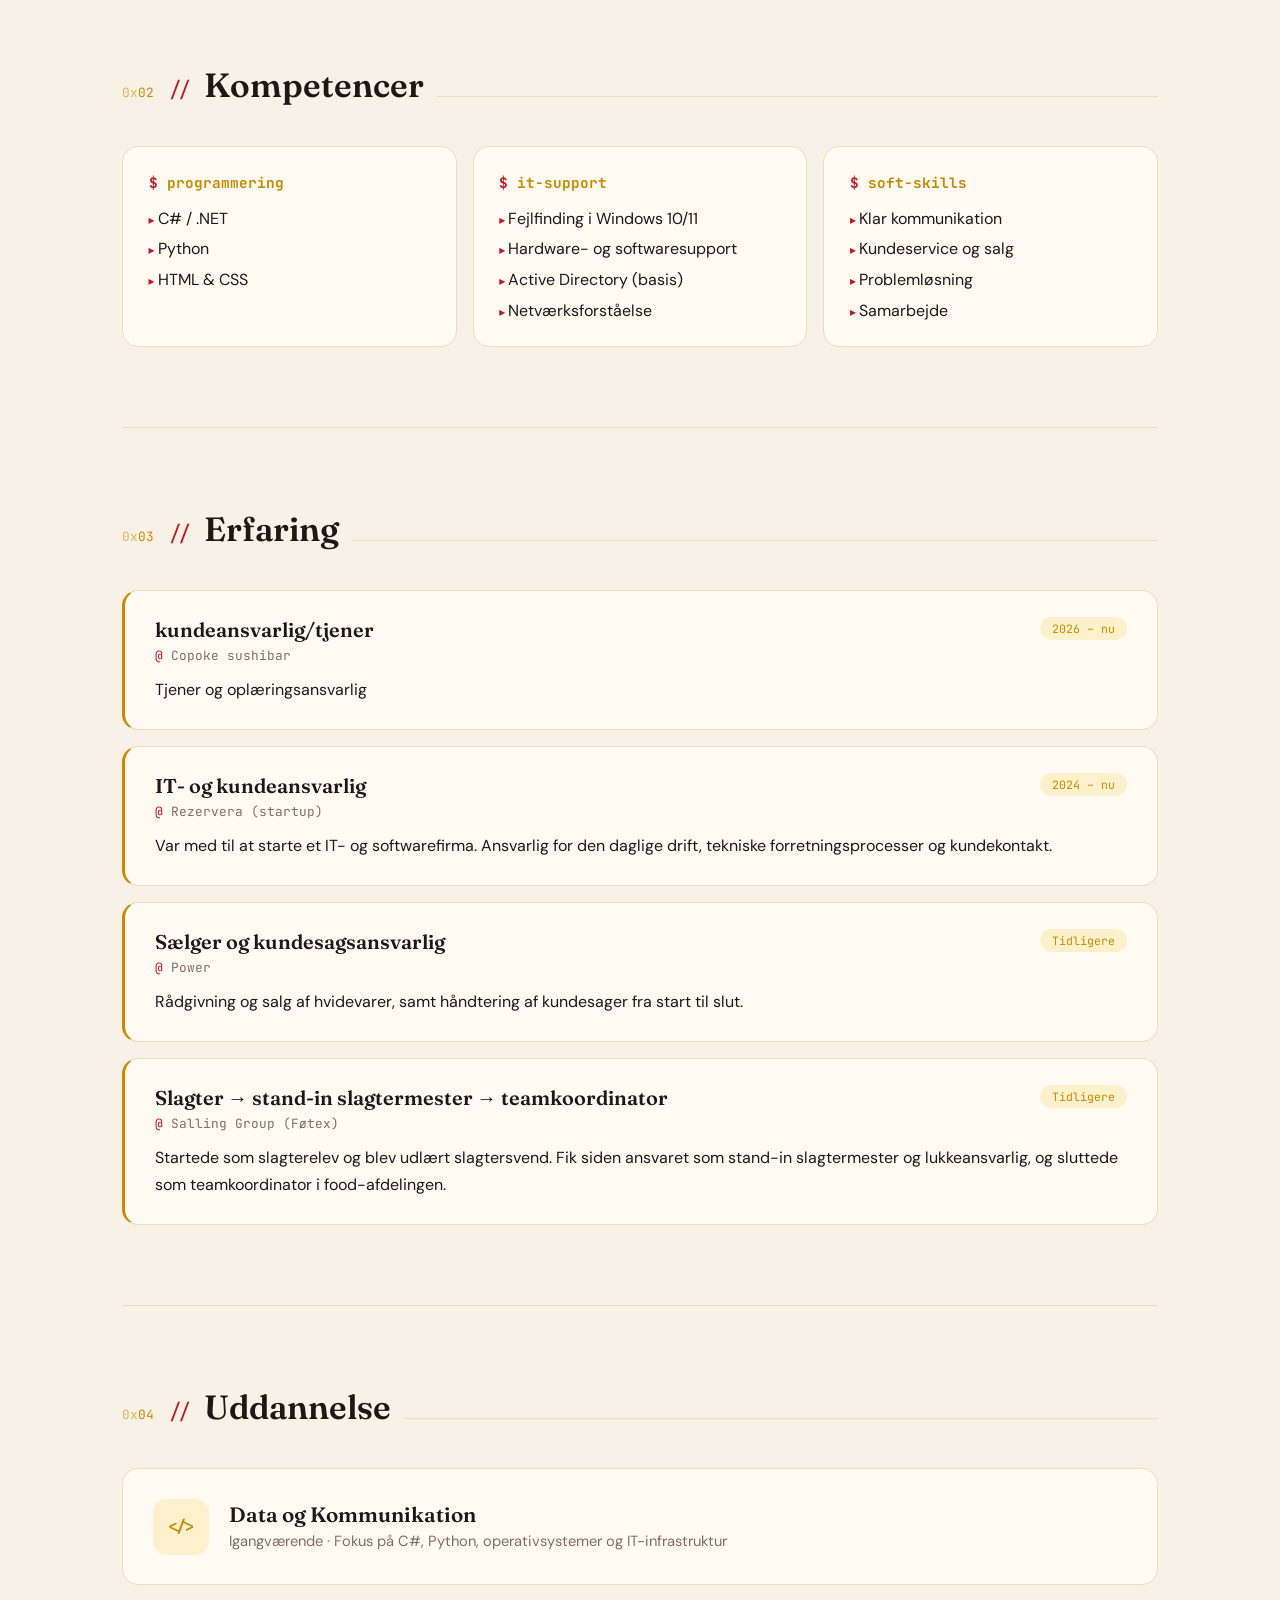
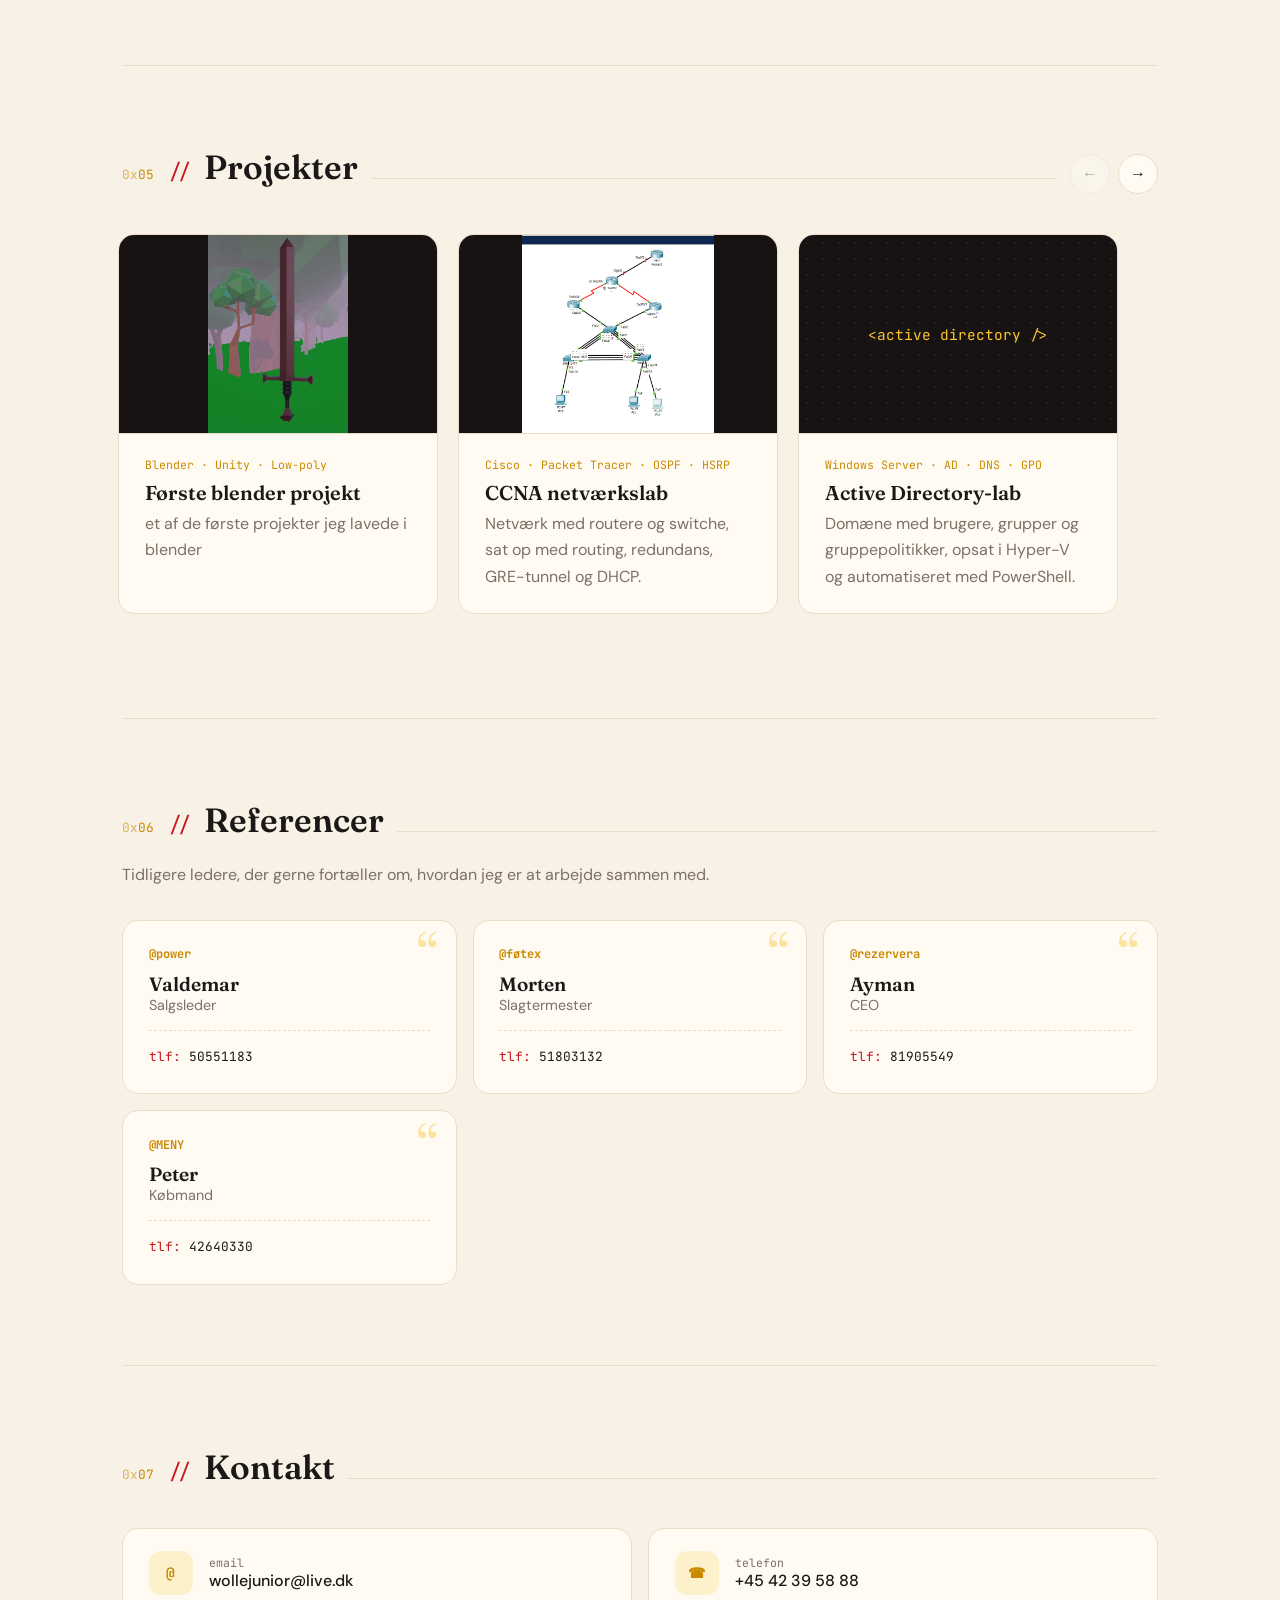
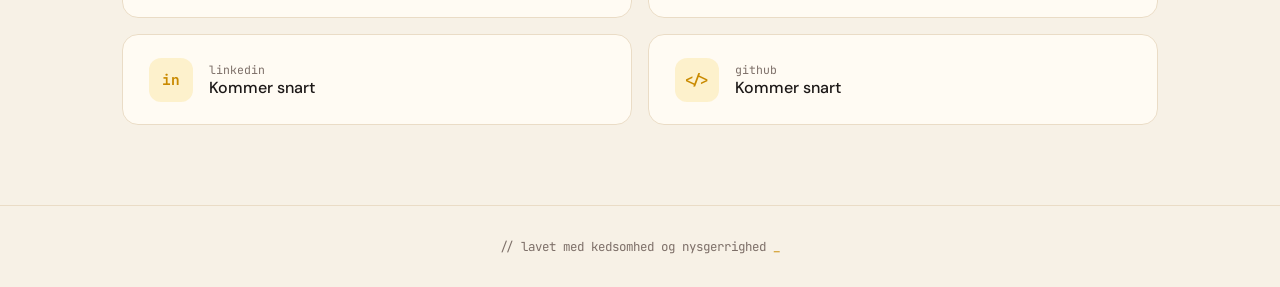
==== commit 1c2d2671: "Update index.html" ====
--- a/index.html
+++ b/index.html
@@ -142,8 +142,6 @@
       </div>
     </div>
     <div class="proj-track" id="projTrack">
-      <!-- Kopiér et proj-card for at tilføje flere projekter. Rækkefølgen her = rækkefølgen i galleriet.
-           Billede: erstat <div class="proj-thumb">...</div> med <img src="images/dit-billede.png" alt="Kort beskrivelse"> -->
       <div class="proj-card reveal">
         <img src="images/svaerd.png" alt="Low-poly sværd i en skovscene" class="contain">
         <div class="proj-body">
@@ -191,7 +189,6 @@
     <div class="section-header reveal"><span class="section-num">06</span><h2 class="section-title">Referencer</h2><div class="section-line"></div></div>
     <p class="section-intro reveal">Tidligere ledere, der gerne fortæller om, hvordan jeg er at arbejde sammen med.</p>
     <div class="ref-grid">
-      <!-- Kopiér et ref-card for at tilføje flere referencer -->
       <div class="ref-card reveal">
         <div class="ref-company">@power</div>
         <div class="ref-name">Valdemar</div>
